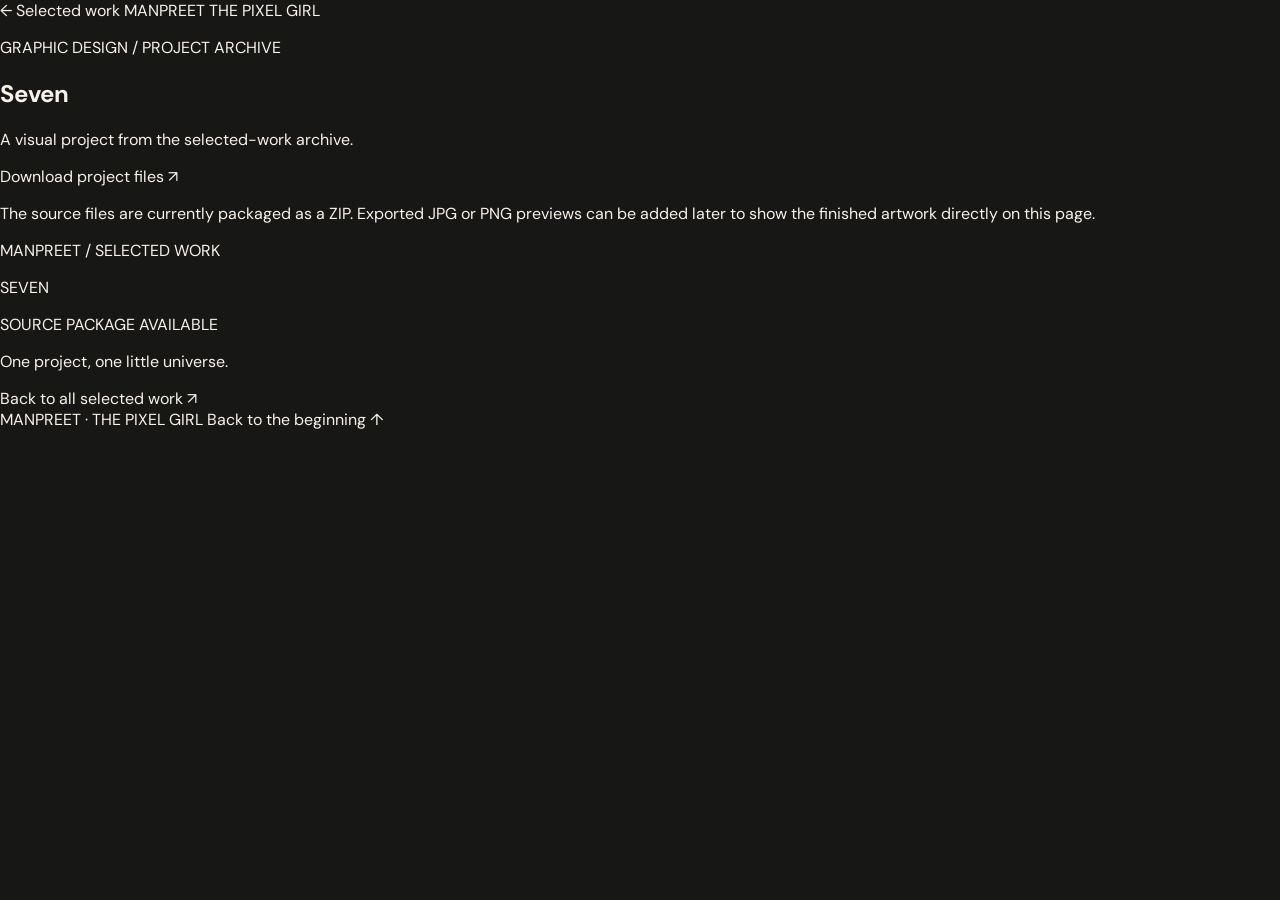
==== project.html @ 9e087bcd "Add reusable graphic project detail page" ====
<!DOCTYPE html>
<html lang="en">
<head>
  <meta charset="UTF-8">
  <meta name="viewport" content="width=device-width, initial-scale=1.0">
  <meta name="theme-color" content="#f0ece4">
  <meta name="description" content="A selected graphic-design project from Manpreet's portfolio.">
  <title>Project | Manpreet</title>
  <link rel="preconnect" href="https://fonts.googleapis.com">
  <link rel="preconnect" href="https://fonts.gstatic.com" crossorigin>
  <link href="https://fonts.googleapis.com/css2?family=DM+Sans:wght@400;500;600;700&family=Playfair+Display:wght@500;600;700&display=swap" rel="stylesheet">
  <link rel="stylesheet" href="style.css">
  <script src="project.js" defer></script>
</head>
<body class="project-page-body">
  <header class="project-page-header">
    <a class="project-back-link" href="index.html#work"><span aria-hidden="true">←</span> Selected work</a>
    <a class="project-page-brand" href="index.html#home">MANPREET <span>THE PIXEL GIRL</span></a>
  </header>

  <main class="project-detail-main">
    <section class="project-detail-intro" aria-labelledby="project-title">
      <div class="project-detail-copy">
        <p class="project-detail-eyebrow" id="project-category">GRAPHIC DESIGN / PROJECT ARCHIVE</p>
        <h1 id="project-title">Seven</h1>
        <p class="project-detail-description" id="project-description">A visual project from the selected-work archive.</p>
        <a class="project-download-link" id="project-download" href="assets/Seven%20(1).zip" download>
          Download project files <span aria-hidden="true">↗</span>
        </a>
        <p class="project-archive-note">The source files are currently packaged as a ZIP. Exported JPG or PNG previews can be added later to show the finished artwork directly on this page.</p>
      </div>

      <div class="project-preview" id="project-preview" role="img" aria-label="Graphic project title panel">
        <p class="project-preview-label">MANPREET / SELECTED WORK</p>
        <p class="project-preview-title" id="project-preview-title">SEVEN</p>
        <div class="project-preview-orbit" aria-hidden="true"></div>
        <span class="project-preview-caption">SOURCE PACKAGE AVAILABLE</span>
      </div>
    </section>

    <section class="project-detail-bottom" aria-label="More portfolio projects">
      <p>One project, one little universe.</p>
      <a href="index.html#work">Back to all selected work <span aria-hidden="true">↗</span></a>
    </section>
  </main>

  <footer class="project-page-footer">
    <span>MANPREET · THE PIXEL GIRL</span>
    <a href="index.html#home">Back to the beginning ↑</a>
  </footer>
</body>
</html>
---- style.css ----
/* ==========================================================
   MANPREET: THE PIXEL GIRL
   This stylesheet is intentionally organised by page section.
   Change the colour variables below to restyle the whole site.
   ========================================================== */

:root {
  --ink: #171716;
  --ink-soft: #232321;
  --paper: #f0ece4;
  --paper-deep: #dfd5c7;
  --cream: #f8f2e9;
  --muted: #b8b0a5;
  --orange: #d99a69;
  --blue: #a9dce0;
  --serif: "Playfair Display", Georgia, serif;
  --sans: "DM Sans", Arial, sans-serif;
  --page-pad: clamp(22px, 5vw, 76px);
  --header-height: 82px;
}

* { box-sizing: border-box; }
html { scroll-behavior: smooth; scroll-padding-top: 86px; }
body { margin: 0; background: var(--ink); color: var(--cream); font-family: var(--sans); }
body.menu-open { overflow: hidden; }
a { color: inherit; text-decoration: none; }
button { font: inherit; }
img { display: block; max-width: 100%; }
::selection { background: var(--orange); color: var(--ink); }

/* Navigation stays readable over the hero. */
.site-header {
  position: absolute; z-index: 20; top: 0; left: 0; width: 100%;
  min-height: var(--header-height); padding: 20px var(--page-pad);
  display: flex; align-items: flex-start; justify-content: space-between; gap: 30px;
}
.brand { display: inline-flex; flex-direction: column; gap: 3px; }
.brand-name { font-size: 17px; letter-spacing: .045em; font-weight: 600; }
.brand-subtitle { font-size: 11px; letter-spacing: .12em; color: #e1d7ca; }
.star { color: #e7cf79; font-family: var(--sans); }
.main-nav { display: flex; align-items: center; gap: clamp(18px, 3vw, 42px); }
.nav-link { position: relative; padding: 6px 0 10px; font-size: 12px; color: #f4eee7; opacity: .82; transition: opacity .2s; }
.nav-link::after { position: absolute; content: ""; height: 1px; background: currentColor; bottom: 3px; left: 0; width: 0; transition: width .25s; }
.nav-link:hover, .nav-link.is-active { opacity: 1; }
.nav-link:hover::after, .nav-link.is-active::after { width: 100%; }
.menu-toggle { display: none; }

/* HERO: layered gradients remain as a graceful fallback until photos are added. */
.hero {
  position: relative; min-height: min(850px, 100svh); min-height: max(650px, 100svh);
  overflow: hidden; isolation: isolate; background: #554d49;
  display: grid; place-items: center;
}
.hero-sky, .hero-glow, .hero-city, .hero-vignette, .hero-leaves,
.about-photo, .about-shade, .skills-background, .skills-overlay, .contact-scenery {
  position: absolute; inset: 0; pointer-events: none;
}
.hero-sky {
  z-index: -5; background:
    linear-gradient(180deg, rgba(20,20,20,.08), transparent 48%, rgba(20,18,17,.12)),
    url("assets/hero-bg.png") center center / cover no-repeat,
    linear-gradient(135deg, #59616a 0%, #b18a78 46%, #e9ae7e 72%, #383c40 100%);
  transform: scale(1.04);
}
.hero-glow {
  z-index: -4; background: radial-gradient(ellipse at 78% 55%, rgba(255,193,124,.48), transparent 32%),
    linear-gradient(180deg, transparent 55%, rgba(18,18,17,.24));
  mix-blend-mode: screen;
}
.hero-city { display: none; }
.hero-vignette { z-index: -1; background: linear-gradient(90deg, rgba(17,18,17,.35), transparent 22%, transparent 76%, rgba(17,18,17,.22)), linear-gradient(0deg, rgba(17,17,16,.4), transparent 25%); }
/* Main hero PNG: notebook + character stay together as the visual centerpiece. */
.hero-main-art {
  position: absolute; z-index: 2; pointer-events: none;
  width: min(92vw, 1240px); max-height: 92%; height: auto;
  object-fit: contain; object-position: center bottom;
  left: 50%; bottom: 0; transform: translateX(-50%) scale(.88); transform-origin: center bottom;
  filter: drop-shadow(0 22px 26px rgba(20,16,12,.2));
  animation: artwork-rise 1.5s cubic-bezier(.16,1,.3,1) .12s both;
}
.hero-camera {
  position: absolute; z-index: 3; pointer-events: none;
  width: clamp(95px, 13vw, 175px); height: auto; object-fit: contain;
  left: 68%; top: 12%;
  filter: drop-shadow(0 14px 18px rgba(20,16,12,.24));
  animation: camera-rise 1.35s cubic-bezier(.16,1,.3,1) .32s both;
}

/* Hero entrance: name descends from above while the artwork rises from below. */
@keyframes name-drop {
  from { opacity: 0; transform: translate(-50%, -115vh); }
  to { opacity: 1; transform: translate(-50%, -2%); }
}
@keyframes artwork-rise {
  from { opacity: .35; transform: translate(-50%, 115%) scale(1.08); }
  to { opacity: 1; transform: translate(-50%, 0) scale(.88); }
}
@keyframes camera-rise {
  from { opacity: .35; transform: translateY(115%); }
  to { opacity: 1; transform: translateY(0); }
}
@media (prefers-reduced-motion: reduce) {
  .hero-title, .hero-main-art, .hero-camera { animation: none !important; }
}

/* The main PNG already contains the character and typography. */
.hero .character-wrap, .hero .note-left, .hero .note-right,
.hero .hero-leaves, .hero .floating-frame { display: none; }

.hero-title {
  z-index: 1; position: absolute; top: 27%; left: 50%; width: max-content; max-width: none;
  margin: 0; transform: translate(-50%, -2%); color: #fff2dc;
  font: 700 clamp(100px, 19vw, 290px)/.82 var(--serif); letter-spacing: -.075em;
  white-space: nowrap; -webkit-text-stroke: 1px rgba(55,35,27,.22);
  text-shadow: 0 5px 18px rgba(28,20,17,.32), 0 1px 2px rgba(28,20,17,.35);
  pointer-events: none; animation: name-drop 1.25s cubic-bezier(.16,1,.3,1) both;
}
.character-wrap {
  position: absolute; z-index: 3; width: clamp(250px, 35vw, 510px); height: 75%;
  bottom: 0; left: 50%; transform: translateX(-50%); display: flex; justify-content: center; align-items: flex-end;
  pointer-events: none;
}
.hero-character { width: 100%; height: 100%; object-fit: contain; object-position: center bottom; filter: drop-shadow(0 22px 18px rgba(14,13,12,.34)); }
.character-placeholder {
  width: 235px; height: 360px; margin-bottom: 14px; border: 1px dashed rgba(255,255,255,.6);
  border-radius: 48% 48% 24px 24px; background: linear-gradient(145deg, rgba(20,20,20,.3), rgba(238,213,187,.18));
  display: flex; flex-direction: column; justify-content: center; align-items: center; gap: 8px; text-align: center;
  color: white; font-size: 12px; letter-spacing: .08em; backdrop-filter: blur(3px);
}
.character-placeholder[hidden] { display: none; }
.character-placeholder small { opacity: .7; font-size: 10px; letter-spacing: 0; }
.hand-note { font-family: var(--serif); font-style: italic; line-height: 1.4; letter-spacing: .025em; }
.note-left, .note-right { position: absolute; z-index: 4; top: 24%; margin: 0; font: italic 15px/1.35 var(--serif); text-align: center; color: #f5e6d8; transform: rotate(-8deg); text-shadow: 0 2px 8px #312b28; }
.note-left { left: 8%; } .note-right { right: 6%; top: 32%; transform: rotate(7deg); }
.note-left span, .note-right span { display: block; font-size: 22px; }
.hero-caption { position: absolute; z-index: 5; bottom: 12%; left: 50%; transform: translateX(-50%); width: max-content; max-width: 90%; font-size: 11px; letter-spacing: .04em; text-align: center; text-shadow: 0 2px 8px #161616; }
.hero-caption i { color: #edc78c; font-style: normal; padding: 0 8px; }
.scroll-cue { position: absolute; z-index: 5; bottom: 3%; left: 50%; transform: translateX(-50%); display: grid; justify-items: center; gap: 5px; font-size: 9px; opacity: .85; }
.scroll-cue b { display: grid; place-items: center; width: 23px; height: 23px; border: 1px solid rgba(255,255,255,.75); border-radius: 50%; font-size: 14px; font-weight: 400; animation: bob 1.7s ease-in-out infinite; }
.hero-leaves { z-index: -2; color: rgba(22,26,20,.65); font-size: 150px; filter: blur(2px); }
.hero-leaves-left { inset: -30px auto auto -35px; transform: rotate(24deg); }
.hero-leaves-right { inset: auto -20px 20px auto; font-size: 90px; }
.floating-frame { position: absolute; z-index: 2; width: 55px; height: 78px; border: 5px solid rgba(26,25,24,.8); background: linear-gradient(145deg, #b4a18c, #343638); box-shadow: 0 12px 25px #29232155; transform: rotate(7deg); }
.floating-frame span { display: grid; place-items: center; width: 100%; height: 100%; font-size: 25px; color: #f5d99b; }
.frame-one { top: 12%; left: 33%; } .frame-two { top: 22%; right: 15%; width: 36px; height: 50px; transform: rotate(14deg); }

/* Shared section styles. */
section:not(.hero) { position: relative; overflow: hidden; }
.section-dark { background: var(--ink); color: var(--cream); }
.section-paper { background: var(--paper); color: var(--ink); }
.eyebrow { display: flex; align-items: center; gap: 10px; margin: 0 0 24px; font-size: 10px; font-weight: 700; letter-spacing: .18em; }
.eyebrow span { display: inline-block; width: 18px; height: 1px; background: currentColor; }
h2 { margin: 0; font: 500 clamp(42px, 5vw, 76px)/.98 var(--serif); letter-spacing: -.045em; }
h2 em { font-weight: 500; }
.reveal { opacity: 0; transform: translateY(28px); transition: opacity .8s ease, transform .8s cubic-bezier(.2,.65,.25,1); }
.reveal.is-visible { opacity: 1; transform: translateY(0); }

/* ABOUT */
.about { min-height: 570px; display: flex; align-items: center; padding: 90px var(--page-pad); isolation: isolate; }
.about-photo {
  z-index: -2; left: 28%; background: url("assets/about-studio.jpg") center 44% / cover no-repeat,
  radial-gradient(ellipse at 60% 40%, #675448, #1b1b19 70%);
}
.about-shade { z-index: -1; background: linear-gradient(90deg, #171716 0%, rgba(23,23,22,.98) 22%, rgba(23,23,22,.7) 43%, rgba(23,23,22,.06) 75%), linear-gradient(0deg, rgba(12,12,12,.3), transparent); }
.about-copy { width: min(370px, 42%); position: relative; z-index: 2; }
.about-copy h2 { margin-bottom: 24px; }
.about-copy > p:not(.eyebrow) { color: #c8c0b6; font-size: 13px; line-height: 1.9; max-width: 330px; }
.pill-link { display: inline-flex; align-items: center; gap: 24px; margin-top: 18px; padding: 13px 20px; border: 1px solid rgba(255,255,255,.7); border-radius: 50px; font-size: 11px; font-weight: 700; transition: background .2s, color .2s, transform .2s; }
.pill-link:hover { background: var(--cream); color: var(--ink); transform: translateY(-2px); }
.pill-link span { font-size: 17px; }
.about-note { position: absolute; right: 9%; top: 16%; margin: 0; transform: rotate(-8deg); color: #e4d4c4; font-size: 16px; text-shadow: 0 2px 6px #111; }

/* WORK: project cards have layered art placeholders until real screenshots are supplied. */
.work { padding: clamp(75px, 9vw, 130px) var(--page-pad); display: grid; grid-template-columns: minmax(210px, .72fr) 1.55fr; gap: clamp(36px, 7vw, 100px); }
.work-intro { align-self: start; position: sticky; top: 110px; }
.work-intro h2 { font-size: clamp(44px, 5.3vw, 78px); margin-bottom: 24px; }
.work-intro > p:not(.eyebrow):not(.drag-hint) { max-width: 290px; font-size: 13px; line-height: 1.85; color: #5f5a53; }
.work-controls { display: flex; flex-wrap: wrap; gap: 8px; margin-top: 26px; }
.filter-button { padding: 9px 13px; border: 1px solid #b7aea2; border-radius: 30px; background: transparent; color: #37342f; font-size: 10px; cursor: pointer; transition: background .2s, color .2s; }
.filter-button:hover, .filter-button.is-selected { background: var(--ink); border-color: var(--ink); color: var(--cream); }
.filter-button span { padding-left: 8px; opacity: .65; }
.drag-hint { margin-top: 48px; font-size: 11px; color: #6d665e; }
.drag-hint span { font-size: 20px; padding-left: 6px; }
.project-grid { display: grid; grid-template-columns: repeat(2, minmax(0, 1fr)); gap: 28px 18px; align-content: start; }
.project-card { display: block; min-width: 0; transition: transform .35s cubic-bezier(.2,.7,.2,1); }
.project-card:hover { transform: translateY(-7px); }
.project-card[hidden] { display: none; }
.project-art { position: relative; height: clamp(180px, 23vw, 300px); overflow: hidden; border-radius: 5px; isolation: isolate; box-shadow: 0 10px 25px #33291b12; transition: box-shadow .3s; }
.project-card:hover .project-art { box-shadow: 0 18px 35px #33291b28; }
.project-art::after { content: ""; position: absolute; inset: 0; border: 1px solid #fff4; border-radius: inherit; pointer-events: none; }
.art-phone { background: url("assets/project-website-01.jpg") center / cover, linear-gradient(135deg, #263c32, #111d18); }
.mock-browser { position: absolute; inset: 12% 12% -5%; border: 1px solid #eee7d344; border-radius: 12px 12px 0 0; background: linear-gradient(145deg, #20342b, #111d18); box-shadow: 0 15px 30px #0a120d80; color: #f5e7d3; padding: 14px; overflow: hidden; transform: rotate(-3deg); }
.mock-browser > span { display: inline-block; width: 5px; height: 5px; border-radius: 50%; background: #d4c5a8; margin-right: 3px; opacity: .6; }
.mock-copy { position: relative; z-index: 1; margin-top: 22%; font: 600 clamp(20px, 2.4vw, 32px)/.96 var(--serif); }
.mock-orb { position: absolute; width: 145px; height: 145px; right: -25px; bottom: 4px; border-radius: 50%; background: radial-gradient(circle at 35% 30%, #a7ad6a, #4d6a3f 60%, #192b1e); }
.art-brand { background: url("assets/project-website-02.jpg") center / cover, linear-gradient(135deg, #d7b88d, #886342); }
.paper-stack { position: absolute; left: 13%; top: 12%; width: 48%; height: 76%; padding: 20px 14px; background: #e8d8bc; color: #57412c; box-shadow: 9px 12px 22px #4e352844; transform: rotate(-7deg); font: 600 18px/1.05 var(--serif); }
.paper-stack i { display: block; margin-top: 22px; font-size: 28px; font-style: normal; }
.cup-shape { position: absolute; right: 11%; bottom: -4%; width: 32%; height: 65%; border-radius: 8px 8px 35px 35px; background: linear-gradient(90deg, #1b1917, #4c4033 45%, #181715); box-shadow: -10px 12px 18px #3a261e60; color: #e9ddc8; padding: 30px 8px; font: 10px var(--serif); text-align: center; transform: rotate(4deg); }
.art-illustration { background: url("assets/project-graphic-01.jpg") center / cover, linear-gradient(135deg, #b7a1a1, #d9b38e 50%, #6d7972); }
.big-sun { position: absolute; width: 58%; aspect-ratio: 1; border-radius: 50%; background: #e8b56f; top: 13%; right: 7%; box-shadow: 0 0 55px #e8b56f66; }
.illustration-word { position: absolute; z-index: 1; left: 9%; bottom: 12%; color: #f8eee0; font: 600 clamp(25px, 3vw, 45px)/.95 var(--serif); text-shadow: 0 3px 15px #3e3532; }
.tiny-star { position: absolute; top: 20%; left: 14%; font-size: 35px; color: #f9e6bd; }
.art-poster { background: url("assets/project-graphic-02.jpg") center / cover, linear-gradient(135deg, #181b1a, #343832); color: #f2eee3; padding: 10%; }
.poster-kicker { font-size: 8px; letter-spacing: .15em; }
.poster-title { display: block; margin-top: 13%; font: 700 clamp(30px, 4.2vw, 60px)/.78 var(--sans); letter-spacing: -.08em; }
.poster-stamp { position: absolute; right: 9%; bottom: 10%; border: 1px solid #d9c9a4; border-radius: 50%; padding: 14px 10px; font-size: 10px; transform: rotate(12deg); }
.art-ui { background: url("assets/project-graphic-03.jpg") center / cover, linear-gradient(135deg, #3d5149, #18211d); }
.ui-window { position: absolute; inset: 12% 8% 0; background: #eee8dc; border-radius: 8px 8px 0 0; padding: 13% 9%; color: #252b25; box-shadow: 0 10px 20px #10151066; }
.ui-window span { display: block; font: 600 clamp(18px, 2vw, 28px)/1 var(--serif); max-width: 150px; }
.ui-window i { display: block; height: 5px; width: 75%; margin-top: 13px; background: #c4c9b9; border-radius: 4px; }
.ui-window i:nth-of-type(2) { width: 56%; } .ui-window i:nth-of-type(3) { width: 66%; }
.art-packaging { background: url("assets/project-graphic-04.jpg") center / cover, linear-gradient(135deg, #d5c2a1, #8d7658); }
.pack-box { position: absolute; z-index: 1; left: 22%; top: 10%; width: 54%; height: 75%; display: grid; place-content: center; padding: 10px; background: linear-gradient(110deg, #d4c3a6, #f0e5d0 45%, #b4a184); box-shadow: 12px 15px 20px #49372655; color: #443d32; font: 600 clamp(16px, 2.2vw, 27px)/1.05 var(--serif); transform: rotate(4deg); }
.pack-box span { font-size: 22px; margin-top: 15px; }
.pack-shadow { position: absolute; width: 70%; height: 18%; bottom: 6%; left: 16%; border-radius: 50%; background: #4b3a2b55; filter: blur(12px); }
.project-meta { display: flex; align-items: center; justify-content: space-between; gap: 12px; padding: 13px 2px 0; }
.project-number { display: block; color: #82786b; font-size: 8px; letter-spacing: .12em; margin-bottom: 6px; }
.project-meta h3 { margin: 0; font: 500 clamp(16px, 1.5vw, 21px)/1.15 var(--serif); }
.project-arrow { flex: 0 0 auto; display: grid; place-items: center; width: 31px; height: 31px; border: 1px solid #c7bfb2; border-radius: 50%; font-size: 17px; transition: background .2s, transform .2s; }
.project-card:hover .project-arrow { background: var(--ink); color: var(--cream); transform: rotate(45deg); }
.work-footnote { grid-column: 2; margin: 0; font-size: 10px; color: #7c7469; }

/* SKILLS */
.skills { min-height: 620px; padding: 100px var(--page-pad); display: grid; grid-template-columns: .9fr 1.2fr .9fr; align-items: center; gap: 25px; isolation: isolate; }
.skills-background { z-index: -2; background: url("assets/skills-studio.jpg") center / cover no-repeat, linear-gradient(120deg, #222523, #4d443b 55%, #171817); }
.skills-overlay { z-index: -1; background: linear-gradient(90deg, rgba(17,18,17,.94), rgba(17,18,17,.45) 47%, rgba(17,18,17,.82)), linear-gradient(0deg, #17171655, transparent); }
.skills-copy { position: relative; z-index: 2; }
.skills-copy h2 { font-size: clamp(39px, 4.2vw, 61px); margin-bottom: 35px; }
.skill-list { list-style: none; padding: 0; margin: 0; display: grid; gap: 15px; color: #d8d1c7; font-size: 12px; }
.skill-list li { display: flex; align-items: center; gap: 12px; }
.skill-icon { display: grid; place-items: center; width: 23px; height: 23px; border: 1px solid #c4b9a7; border-radius: 50%; color: #e5d2b5; font-size: 17px; }
.skills-character { height: 440px; display: flex; align-items: end; justify-content: center; }
.skills-character img { max-height: 100%; object-fit: contain; filter: drop-shadow(0 20px 22px #08080880); }
.software-panel { position: relative; z-index: 2; align-self: center; }
.software-panel .hand-note { font-size: 17px; margin: 0 0 35px 5%; color: #e0d2c1; transform: rotate(-5deg); }
.software-row { display: grid; grid-template-columns: 80px minmax(50px, 1fr) 35px; gap: 10px; align-items: center; margin: 17px 0; font-size: 10px; color: #eee6dc; }
.software-row b { font-weight: 400; color: #c9c0b4; text-align: right; font-size: 9px; }
.skill-track { height: 5px; border-radius: 5px; background: #f2eee42c; overflow: hidden; }
.skill-track i { display: block; height: 100%; width: var(--level); border-radius: inherit; background: var(--blue); transform: scaleX(0); transform-origin: left; transition: transform 1s cubic-bezier(.2,.7,.2,1); }
.skills.is-visible .skill-track i { transform: scaleX(1); }

/* CONTACT */
.contact { min-height: 430px; display: grid; grid-template-columns: 1fr .7fr; align-items: center; gap: 30px; padding: 80px var(--page-pad); isolation: isolate; }
.contact-scenery { z-index: -1; left: 25%; background: url("assets/contact-window.jpg") center / cover no-repeat, linear-gradient(110deg, #dfb994, #c2a18b 52%, #514139); }
.contact::after { content: ""; position: absolute; z-index: -1; inset: 0; background: linear-gradient(90deg, var(--paper) 0%, rgba(240,236,228,.94) 27%, rgba(240,236,228,.22) 57%, rgba(30,25,22,.65) 100%); }
.contact-copy { max-width: 430px; position: relative; z-index: 1; }
.contact-copy h2 { font-size: clamp(38px, 4.8vw, 66px); }
.contact-copy > p:not(.eyebrow) { max-width: 320px; color: #655e55; font-size: 12px; line-height: 1.8; }
.pill-dark { background: var(--ink); color: var(--cream); border-color: var(--ink); }
.pill-dark:hover { background: transparent; color: var(--ink); }
.contact-details { justify-self: end; position: relative; z-index: 1; color: #f7eee4; font-size: 12px; min-width: 190px; }
.contact-details > a, .contact-details > p { display: flex; align-items: center; gap: 13px; margin: 18px 0; }
.contact-details > a span, .contact-details > p span { font-size: 19px; }
.social-links { display: flex; gap: 10px; margin-top: 25px; }
.social-links a { display: grid; place-items: center; width: 35px; height: 35px; border: 1px solid #f7eee488; border-radius: 50%; font-weight: 700; transition: background .2s, color .2s; }
.social-links a:hover { background: #f7eee4; color: var(--ink); }
.thanks-note { margin-top: 30px; color: #f7eee4; transform: rotate(-7deg); }

/* Footer */
.site-footer { display: flex; align-items: center; justify-content: space-between; gap: 25px; padding: 25px var(--page-pad); background: #121312; color: #d8d1c7; font-size: 10px; }
.footer-brand { font-size: 12px; font-weight: 700; letter-spacing: .04em; }
.footer-brand span { margin-left: 6px; font-size: 10px; font-weight: 400; opacity: .7; }
.site-footer p { opacity: .6; }
.back-top { border-bottom: 1px solid #8d867d; padding-bottom: 4px; }

/* Motion that doesn't get in the user's way. */
@keyframes bob { 0%, 100% { transform: translateY(0); } 50% { transform: translateY(4px); } }
@media (prefers-reduced-motion: reduce) {
  *, *::before, *::after { scroll-behavior: auto !important; animation-duration: .01ms !important; animation-iteration-count: 1 !important; transition-duration: .01ms !important; }
  .reveal { opacity: 1; transform: none; }
}

/* Tablet */
@media (max-width: 900px) {
  :root { --page-pad: 30px; }
  .hero { min-height: 760px; }
  .hero-title { top: 31%; font-size: clamp(92px, 17vw, 190px); }
  .character-wrap { width: 52vw; height: 67%; }
  .hero-main-art { width: min(105vw, 1000px); max-height: 90%; bottom: 0; }
  .hero-camera { width: clamp(100px, 16vw, 150px); left: 70%; top: 13%; }
  .note-left { left: 4%; } .note-right { right: 3%; }
  .about { min-height: 520px; }
  .about-copy { width: 47%; }
  .work { grid-template-columns: 1fr; gap: 42px; }
  .work-intro { position: relative; top: auto; max-width: 600px; }
  .work-intro > p:not(.eyebrow):not(.drag-hint) { max-width: 440px; }
  .drag-hint { margin-top: 20px; }
  .project-art { height: clamp(220px, 32vw, 330px); }
  .work-footnote { grid-column: 1; }
  .skills { grid-template-columns: .9fr 1fr; }
  .skills-character { position: absolute; z-index: -1; left: 30%; bottom: 0; width: 38%; opacity: .42; }
  .software-panel { grid-column: 2; }
}

/* Phone */
@media (max-width: 600px) {
  :root { --page-pad: 22px; --header-height: 70px; }
  .site-header { padding-top: 17px; align-items: flex-start; }
  .brand-name { font-size: 15px; }
  .menu-toggle { display: flex; flex-direction: column; gap: 6px; position: relative; z-index: 22; border: 0; background: transparent; padding: 7px 0 7px 10px; cursor: pointer; }
  .menu-toggle span { display: block; width: 25px; height: 1px; background: white; }
  .main-nav { position: fixed; z-index: 21; inset: 0; display: flex; flex-direction: column; justify-content: center; gap: 23px; background: rgba(20,20,19,.97); opacity: 0; visibility: hidden; transform: translateY(-8px); transition: opacity .25s, visibility .25s, transform .25s; }
  .main-nav.is-open { opacity: 1; visibility: visible; transform: translateY(0); }
  .nav-link { font: 500 28px var(--serif); }
  .hero { min-height: 720px; min-height: 100svh; }
  .hero-title { top: 30%; font-size: clamp(58px, 18vw, 110px); letter-spacing: -.075em; }
  .character-wrap { width: 76vw; height: 61%; bottom: 5%; }
  .character-placeholder { height: 300px; width: 190px; }
  .hero-main-art { width: 125vw; max-height: 82%; bottom: 0; }
  .hero-camera { width: 25vw; left: 70%; top: 17%; }
  .note-left, .note-right { font-size: 11px; top: 22%; }
  .note-left { left: 5%; } .note-right { top: 29%; right: 4%; }
  .frame-one { top: 17%; left: 27%; width: 34px; height: 50px; border-width: 3px; }
  .frame-two { top: 24%; right: 12%; width: 26px; height: 37px; border-width: 3px; }
  .hero-caption { bottom: 11%; font-size: 9px; }
  .hero-caption i { padding: 0 3px; }
  .scroll-cue { bottom: 2%; }
  .hero-leaves { font-size: 95px; }
  .about { min-height: 660px; align-items: end; padding-top: 80px; padding-bottom: 65px; }
  .about-photo { left: 0; background-position: 58% center; }
  .about-shade { background: linear-gradient(0deg, #171716 0%, rgba(23,23,22,.88) 38%, rgba(23,23,22,.12) 100%); }
  .about-copy { width: 100%; max-width: 420px; }
  .about-copy h2 { font-size: 50px; }
  .about-note { top: 12%; right: 8%; font-size: 13px; }
  .work { padding-top: 75px; padding-bottom: 75px; gap: 35px; }
  .work-intro h2 { font-size: 53px; }
  .project-grid { gap: 25px 12px; }
  .project-art { height: clamp(155px, 47vw, 235px); }
  .project-meta { align-items: flex-start; gap: 5px; padding-top: 10px; }
  .project-meta h3 { font-size: 15px; }
  .project-number { font-size: 7px; }
  .project-arrow { width: 25px; height: 25px; font-size: 14px; }
  .mock-browser { padding: 8px; }
  .mock-copy { font-size: 20px; }
  .paper-stack { padding: 12px 8px; font-size: 14px; }
  .cup-shape { font-size: 8px; padding: 20px 4px; }
  .skills { padding-top: 75px; padding-bottom: 75px; grid-template-columns: 1fr; gap: 30px; }
  .skills-copy h2 { margin-bottom: 25px; }
  .skill-list { grid-template-columns: repeat(2, minmax(0, 1fr)); gap: 14px 10px; font-size: 10px; }
  .skill-list li { gap: 7px; }
  .skill-icon { width: 20px; height: 20px; flex-shrink: 0; }
  .skills-character { left: 38%; width: 62%; height: 58%; opacity: .23; }
  .software-panel { grid-column: 1; width: 100%; max-width: 440px; }
  .software-panel .hand-note { margin: 0 0 25px; font-size: 15px; }
  .software-row { grid-template-columns: 85px minmax(40px, 1fr) 32px; }
  .contact { min-height: 610px; grid-template-columns: 1fr; align-items: end; padding-top: 75px; padding-bottom: 55px; gap: 38px; }
  .contact-scenery { left: 0; background-position: 56% center; }
  .contact::after { background: linear-gradient(0deg, rgba(25,22,20,.95) 0%, rgba(25,22,20,.83) 35%, rgba(240,236,228,.92) 75%, var(--paper) 100%); }
  .contact-copy { max-width: 430px; }
  .contact-copy h2 { font-size: 45px; }
  .contact-details { justify-self: start; width: 100%; }
  .thanks-note { position: absolute; right: 0; bottom: 0; }
  .site-footer { flex-wrap: wrap; gap: 12px; }
  .site-footer p { order: 3; flex-basis: 100%; margin: 0; }
}


/* ABOUT: cloud transition and layered 3D profile cards */
.about {
  position: relative; min-height: 900px; padding: 135px var(--page-pad) 110px;
  display: grid; grid-template-columns: minmax(250px, .78fr) minmax(500px, 1.22fr);
  align-items: center; gap: clamp(35px, 6vw, 100px); overflow: hidden; isolation: isolate;
  background: #b8d8e1;
}
.about-photo {
  z-index: -3;
  background: linear-gradient(180deg, rgba(191,222,232,.14), rgba(36,54,68,.48)),
    url("assets/hero-bg.png") center / cover no-repeat,
    linear-gradient(145deg, #9fcbdc, #ead9c6 55%, #849fac);
  transform: scale(1.08);
}
.about-shade {
  z-index: -2;
  background: linear-gradient(90deg, rgba(24,39,49,.62), rgba(24,39,49,.12) 55%, rgba(24,39,49,.2)),
    linear-gradient(0deg, rgba(24,39,49,.35), transparent 45%);
}
.about-intro { position: relative; z-index: 2; max-width: 420px; }
.about-intro h2 { margin: 15px 0 22px; font: 500 clamp(48px, 5.8vw, 82px)/.95 var(--serif); letter-spacing: -.055em; }
.about-intro h2 em { color: #e6c99e; font-weight: 500; }
.about-intro > p:not(.eyebrow) { max-width: 340px; color: #f0e9df; font-size: 13px; line-height: 1.9; }
.about-scroll-hint { margin-top: 35px; font-size: 10px !important; letter-spacing: .08em; text-transform: uppercase; opacity: .8; }
.about-scroll-hint span { display: inline-block; margin-left: 9px; animation: bob 1.8s ease-in-out infinite; }
.cloud-transition {
  position: absolute; z-index: 1; inset: 0; overflow: hidden; pointer-events: none;
}
/* The clouds are drawn in CSS, so there is no hard-edged or mismatched PNG. */
.cloud-transition::before,
.cloud-transition::after {
  content: "";
  position: absolute;
  display: block;
  width: 78%;
  height: 48%;
  filter: blur(14px);
  opacity: 0;
  background:
    radial-gradient(ellipse at 13% 67%, rgba(246,251,253,.88) 0 12%, transparent 31%),
    radial-gradient(ellipse at 29% 40%, rgba(250,252,251,.94) 0 15%, transparent 34%),
    radial-gradient(ellipse at 46% 64%, rgba(240,248,251,.86) 0 18%, transparent 38%),
    radial-gradient(ellipse at 64% 43%, rgba(255,250,243,.78) 0 13%, transparent 32%),
    radial-gradient(ellipse at 82% 67%, rgba(232,244,249,.82) 0 17%, transparent 35%);
}
.cloud-transition::before {
  left: -10%; top: -12%;
}
.cloud-transition::after {
  right: -13%; top: -5%;
  transform: rotate(180deg);
  filter: blur(18px);
  background:
    radial-gradient(ellipse at 13% 67%, rgba(236,248,252,.8) 0 12%, transparent 31%),
    radial-gradient(ellipse at 29% 40%, rgba(252,253,250,.9) 0 15%, transparent 34%),
    radial-gradient(ellipse at 46% 64%, rgba(242,249,250,.84) 0 18%, transparent 38%),
    radial-gradient(ellipse at 64% 43%, rgba(255,247,237,.72) 0 13%, transparent 32%),
    radial-gradient(ellipse at 82% 67%, rgba(230,243,249,.78) 0 17%, transparent 35%);
}
.about.is-visible .cloud-transition::before {
  animation: cloud-drift-in 1.8s cubic-bezier(.2,.7,.2,1) both;
}
.about.is-visible .cloud-transition::after {
  animation: cloud-drift-in-right 2s cubic-bezier(.2,.7,.2,1) .12s both;
}
@keyframes cloud-drift-in {
  from { opacity: 0; transform: translate(-13%, -18%) scale(.94); }
  to { opacity: .9; transform: translate(0, 0) scale(1); }
}
@keyframes cloud-drift-in-right {
  from { opacity: 0; transform: translate(14%, -14%) rotate(180deg) scale(.94); }
  to { opacity: .78; transform: translate(0, 0) rotate(180deg) scale(1); }
}
.identity-deck { position: relative; z-index: 3; min-height: 510px; display: flex; align-items: center; justify-content: center; perspective: 1400px; isolation: isolate; }
.identity-card {
  position: absolute; width: min(330px, 75%); min-height: 390px; border: 1px solid rgba(255,255,255,.72);
  border-radius: 20px; padding: 25px; text-align: left; color: #352f2a; cursor: pointer;
  display: flex; flex-direction: column; align-items: flex-start;
  background: linear-gradient(145deg, rgba(255,250,240,.97), rgba(232,221,205,.97));
  box-shadow: 0 24px 55px rgba(25,39,48,.24), inset 0 1px rgba(255,255,255,.9);
  transform-style: preserve-3d;
  transition: transform .85s cubic-bezier(.2,.75,.2,1), box-shadow .5s, width .5s, min-height .5s;
}
.identity-card::before { content: ""; position: absolute; inset: 10px; border: 1px solid rgba(112,91,70,.14); border-radius: 13px; pointer-events: none; }
.card-about { z-index: 3; transform: translate3d(-24%, 0, 70px) rotateY(9deg) rotateZ(-7deg); }
.card-skills { z-index: 2; transform: translate3d(5%, -8px, 0) rotateY(-3deg) rotateZ(3deg); }
.card-education { z-index: 1; transform: translate3d(30%, 16px, -65px) rotateY(-12deg) rotateZ(9deg); }
.identity-deck.is-unfolded .card-about { transform: translate3d(-70%, -12px, 90px) rotateY(0) rotateZ(-4deg); }
.identity-deck.is-unfolded .card-skills { transform: translate3d(0, 18px, 110px) rotateY(0) rotateZ(1deg); }
.identity-deck.is-unfolded .card-education { transform: translate3d(70%, -8px, 80px) rotateY(0) rotateZ(4deg); }
.identity-card:hover,
.identity-card:focus-visible {
  z-index: 12;
  filter: brightness(1.025);
  box-shadow: 0 36px 70px rgba(25,39,48,.36), inset 0 1px rgba(255,255,255,.95);
}
.card-index { position: relative; z-index: 1; font-size: 9px; letter-spacing: .14em; color: #8d7965; }
.card-symbol { position: relative; z-index: 1; display: grid; place-items: center; width: 58px; height: 58px; margin: 44px 0 24px; border: 1px solid #c5b39d; border-radius: 50%; font-size: 28px; color: #99785b; }
.card-title { position: relative; z-index: 1; font: 500 clamp(30px, 3vw, 40px)/.98 var(--serif); letter-spacing: -.04em; }
.card-title em { color: #a77f5b; font-weight: 500; }
.card-teaser { position: relative; z-index: 1; display: flex; justify-content: space-between; align-items: center; gap: 10px; width: 100%; margin-top: auto; padding-top: 25px; font-size: 10px; color: #756657; }
.card-detail { position: relative; z-index: 2; display: flex; flex-direction: column; gap: 15px; margin-top: 22px; padding-top: 18px; border-top: 1px solid #cbbba7; font-size: 12px; line-height: 1.75; }
.card-detail[hidden] { display: none; }
.detail-label { font-size: 9px; letter-spacing: .12em; color: #9a7655; }
.detail-copy { color: #62574c; }
.detail-foot { color: #8e7965; font: italic 12px/1.5 var(--serif); }
.skill-chips { display: flex; flex-wrap: wrap; gap: 7px; }
.skill-chips span { border: 1px solid #c9b9a5; border-radius: 30px; padding: 5px 8px; color: #665748; font-size: 10px; }
.identity-card.is-open { z-index: 10; width: min(390px, 88%); min-height: 475px; transform: translate3d(0, -10px, 180px) rotateY(0) rotateZ(0); box-shadow: 0 40px 90px rgba(18,31,39,.38), inset 0 1px rgba(255,255,255,.9); }
.identity-card.is-open .card-symbol { margin-top: 25px; }
.identity-card.is-open .card-teaser { margin-top: 18px; }
.identity-card:focus-visible { outline: 3px solid #f6d7a7; outline-offset: 5px; }
.about-note { position: absolute; right: 6%; bottom: 8%; z-index: 2; color: #f5e8d7; transform: rotate(-7deg); }
@media (max-width: 1000px) {
  .about { grid-template-columns: 1fr; gap: 35px; padding-top: 125px; }
  .about-intro { max-width: 620px; }
  .about-intro h2 { font-size: clamp(52px, 9vw, 76px); }
  .identity-deck { width: 100%; max-width: 700px; min-height: 500px; margin: 0 auto; }
  .identity-card { width: min(300px, 55%); min-height: 370px; }
  .identity-deck.is-unfolded .card-about { transform: translate3d(-55%, -8px, 70px) rotateY(0) rotateZ(-3deg); }
  .identity-deck.is-unfolded .card-skills { transform: translate3d(0, 12px, 100px) rotateY(0) rotateZ(0); }
  .identity-deck.is-unfolded .card-education { transform: translate3d(55%, -4px, 60px) rotateY(0) rotateZ(3deg); }
  .identity-card.is-open { width: min(370px, 75%); }
}
@media (max-width: 600px) {
  .about { min-height: auto; padding: 110px 22px 100px; gap: 20px; }
  .about-intro h2 { font-size: 54px; }
  .about-intro > p:not(.eyebrow) { font-size: 12px; }
  .identity-deck { min-height: 430px; margin-top: 10px; perspective: 900px; }
  .identity-card { width: 76%; min-height: 330px; padding: 21px; border-radius: 17px; }
  .card-symbol { width: 45px; height: 45px; margin: 30px 0 20px; font-size: 23px; }
  .card-title { font-size: 31px; }
  .card-teaser { font-size: 9px; }
  .identity-deck.is-unfolded .card-about { transform: translate3d(-24%, -34px, 40px) rotateZ(-5deg); }
  .identity-deck.is-unfolded .card-skills { transform: translate3d(16%, 0, 80px) rotateZ(3deg); }
  .identity-deck.is-unfolded .card-education { transform: translate3d(-2%, 35px, -30px) rotateZ(7deg); }
  .identity-card.is-open { width: 92%; min-height: 390px; transform: translate3d(0, 0, 180px) rotateZ(0); }
  .identity-card.is-open .card-symbol { margin-top: 18px; }
  .about-note { right: 7%; bottom: 2%; font-size: 12px; }
}
@media (prefers-reduced-motion: reduce) {
  .cloud-transition::before, .cloud-transition::after, .about-scroll-hint span { animation: none !important; }
  .identity-card { transition: none !important; }
}


/* Hover/focus affordance: each profile card rises toward the viewer to signal it can be opened. */
.identity-deck:not(.is-unfolded) .card-about:hover:not(.is-open),
.identity-deck:not(.is-unfolded) .card-about:focus-visible:not(.is-open) {
  transform: translate3d(-24%, -18px, 125px) rotateY(5deg) rotateZ(-4deg) scale(1.025);
}
.identity-deck:not(.is-unfolded) .card-skills:hover:not(.is-open),
.identity-deck:not(.is-unfolded) .card-skills:focus-visible:not(.is-open) {
  transform: translate3d(5%, -27px, 65px) rotateY(-1deg) rotateZ(1deg) scale(1.025);
}
.identity-deck:not(.is-unfolded) .card-education:hover:not(.is-open),
.identity-deck:not(.is-unfolded) .card-education:focus-visible:not(.is-open) {
  transform: translate3d(30%, -12px, 0) rotateY(-7deg) rotateZ(6deg) scale(1.025);
}

.identity-deck.is-unfolded .card-about:hover:not(.is-open),
.identity-deck.is-unfolded .card-about:focus-visible:not(.is-open) {
  transform: translate3d(-70%, -32px, 145px) rotateY(0) rotateZ(-2deg) scale(1.025);
}
.identity-deck.is-unfolded .card-skills:hover:not(.is-open),
.identity-deck.is-unfolded .card-skills:focus-visible:not(.is-open) {
  transform: translate3d(0, -5px, 165px) rotateY(0) rotateZ(0) scale(1.025);
}
.identity-deck.is-unfolded .card-education:hover:not(.is-open),
.identity-deck.is-unfolded .card-education:focus-visible:not(.is-open) {
  transform: translate3d(70%, -28px, 130px) rotateY(0) rotateZ(2deg) scale(1.025);
}

@media (max-width: 1000px) {
  .identity-deck.is-unfolded .card-about:hover:not(.is-open),
  .identity-deck.is-unfolded .card-about:focus-visible:not(.is-open) {
    transform: translate3d(-55%, -28px, 115px) rotateY(0) rotateZ(-2deg) scale(1.025);
  }
  .identity-deck.is-unfolded .card-skills:hover:not(.is-open),
  .identity-deck.is-unfolded .card-skills:focus-visible:not(.is-open) {
    transform: translate3d(0, -6px, 145px) rotateY(0) rotateZ(0) scale(1.025);
  }
  .identity-deck.is-unfolded .card-education:hover:not(.is-open),
  .identity-deck.is-unfolded .card-education:focus-visible:not(.is-open) {
    transform: translate3d(55%, -25px, 105px) rotateY(0) rotateZ(2deg) scale(1.025);
  }
}

@media (max-width: 600px) {
  .identity-deck.is-unfolded .card-about:hover:not(.is-open),
  .identity-deck.is-unfolded .card-about:focus-visible:not(.is-open) {
    transform: translate3d(-24%, -52px, 85px) rotateZ(-4deg) scale(1.015);
  }
  .identity-deck.is-unfolded .card-skills:hover:not(.is-open),
  .identity-deck.is-unfolded .card-skills:focus-visible:not(.is-open) {
    transform: translate3d(16%, -20px, 120px) rotateZ(2deg) scale(1.015);
  }
  .identity-deck.is-unfolded .card-education:hover:not(.is-open),
  .identity-deck.is-unfolded .card-education:focus-visible:not(.is-open) {
    transform: translate3d(-2%, 12px, 10px) rotateZ(6deg) scale(1.015);
  }
}

@media (prefers-reduced-motion: reduce) {
  .identity-deck .identity-card:hover:not(.is-open),
  .identity-deck .identity-card:focus-visible:not(.is-open) { transform: none !important; }
}


/* ABOUT REFINEMENT: centered composition with a soft gradient sky. */
.about {
  grid-template-columns: minmax(0, 1fr);
  align-items: start;
  justify-items: center;
  gap: 22px;
  min-height: 900px;
  padding: 112px var(--page-pad) 90px;
}
.about-photo {
  background:
    radial-gradient(ellipse at 18% 12%, rgba(249, 248, 239, .42), transparent 38%),
    radial-gradient(ellipse at 83% 78%, rgba(235, 183, 170, .30), transparent 42%),
    radial-gradient(ellipse at 54% 42%, rgba(173, 199, 211, .25), transparent 52%),
    linear-gradient(135deg, #a9c8d0 0%, #829fab 35%, #707b91 66%, #b5949c 100%);
  transform: none;
}
.about-shade {
  background:
    linear-gradient(180deg, rgba(27, 39, 53, .08), rgba(27, 39, 53, .22)),
    radial-gradient(ellipse at center, transparent 28%, rgba(28, 42, 55, .12) 100%);
}
.about-intro {
  width: min(100%, 680px);
  max-width: 680px;
  margin: 0 auto;
  display: flex;
  flex-direction: column;
  align-items: center;
  text-align: center;
}
.about-intro .eyebrow {
  display: flex;
  align-items: center;
  justify-content: center;
  gap: 10px;
  text-align: center;
}
.about-intro h2 {
  width: 100%;
  margin: 14px 0 18px;
  text-align: center;
  font-size: clamp(48px, 5.2vw, 72px);
}
.about-intro > p:not(.eyebrow) {
  max-width: 520px;
  margin: 0 auto;
  text-align: center;
}
.about-scroll-hint {
  justify-content: center;
  text-align: center;
}
.identity-deck {
  width: min(100%, 1100px);
  max-width: 1100px;
  min-height: 510px;
  margin: 0 auto;
  justify-self: center;
}
.cloud-transition::before,
.cloud-transition::after {
  width: 64%;
  height: 34%;
  filter: blur(22px);
}
.about.is-visible .cloud-transition::before {
  animation-name: cloud-drift-soft;
}
.about.is-visible .cloud-transition::after {
  animation-name: cloud-drift-soft-right;
}
@keyframes cloud-drift-soft {
  from { opacity: 0; transform: translate(-10%, -12%) scale(.96); }
  to { opacity: .48; transform: translate(0, 0) scale(1); }
}
@keyframes cloud-drift-soft-right {
  from { opacity: 0; transform: translate(11%, -10%) rotate(180deg) scale(.96); }
  to { opacity: .35; transform: translate(0, 0) rotate(180deg) scale(1); }
}

@media (max-width: 1000px) {
  .about { padding-top: 105px; gap: 18px; }
  .about-intro { max-width: 680px; }
  .identity-deck { width: min(100%, 820px); max-width: 820px; }
}
@media (max-width: 600px) {
  .about { padding: 100px 22px 95px; gap: 14px; }
  .about-intro { max-width: 440px; }
  .about-intro h2 { font-size: 54px; }
  .about-intro > p:not(.eyebrow) { max-width: 360px; }
  .identity-deck { width: 100%; max-width: 430px; min-height: 430px; }
}

/* SELECTED WORKS: tactile cards with restrained hover motion. */
.project-grid { perspective: 1200px; gap: clamp(24px, 3vw, 42px) clamp(16px, 2vw, 28px); }
.project-card {
  --tilt-x: 0deg; --tilt-y: 0deg;
  position: relative;
  transform: perspective(1100px) translateY(0) rotateX(0) rotateY(0);
  transform-style: preserve-3d; will-change: transform;
  transition: transform 480ms cubic-bezier(.2,.75,.25,1), filter 480ms ease;
}
.project-card::after {
  content: ""; position: absolute; inset: 0; z-index: 2; border-radius: inherit;
  pointer-events: none; opacity: 0;
  background: linear-gradient(135deg, rgba(255,255,255,.28), transparent 38%, rgba(217,154,105,.12));
  transition: opacity 350ms ease;
}
.project-card:hover, .project-card:focus-visible {
  transform: perspective(1100px) translateY(-10px) rotateX(var(--tilt-y)) rotateY(var(--tilt-x));
  filter: drop-shadow(0 18px 18px rgba(39,31,22,.10));
}
.project-card:hover::after, .project-card:focus-visible::after { opacity: 1; }
.project-art {
  overflow: hidden; transform: translateZ(0);
  transition: transform 650ms cubic-bezier(.2,.75,.25,1), box-shadow 450ms ease;
}
.project-card:hover .project-art, .project-card:focus-visible .project-art { transform: scale(1.012) translateZ(12px); }
.project-meta { position: relative; z-index: 3; transition: transform 450ms cubic-bezier(.2,.75,.25,1); }
.project-card:hover .project-meta, .project-card:focus-visible .project-meta { transform: translateY(3px); }
.project-number { transition: letter-spacing 350ms ease, color 350ms ease; }
.project-card:hover .project-number, .project-card:focus-visible .project-number { letter-spacing: .12em; color: #a96f45; }
.project-arrow { transition: background 300ms ease, color 300ms ease, transform 450ms cubic-bezier(.2,.75,.25,1); }
.project-card:focus-visible { outline: 2px solid var(--orange); outline-offset: 6px; }
.project-grid .project-card:nth-child(2) { transition-delay: 60ms; }
.project-grid .project-card:nth-child(3) { transition-delay: 120ms; }
.project-grid .project-card:nth-child(4) { transition-delay: 180ms; }
.project-grid .project-card:nth-child(5) { transition-delay: 240ms; }
.project-grid .project-card:nth-child(6) { transition-delay: 300ms; }
@media (hover: none), (pointer: coarse) {
  .project-card:hover, .project-card:focus-visible { transform: translateY(-3px); filter: none; }
  .project-card:hover .project-art, .project-card:focus-visible .project-art { transform: none; }
  .project-card::after { display: none; }
}
@media (prefers-reduced-motion: reduce) {
  .project-card, .project-art, .project-meta, .project-number, .project-arrow, .project-card::after {
    transition: none !important; animation: none !important; transform: none !important;
  }
}
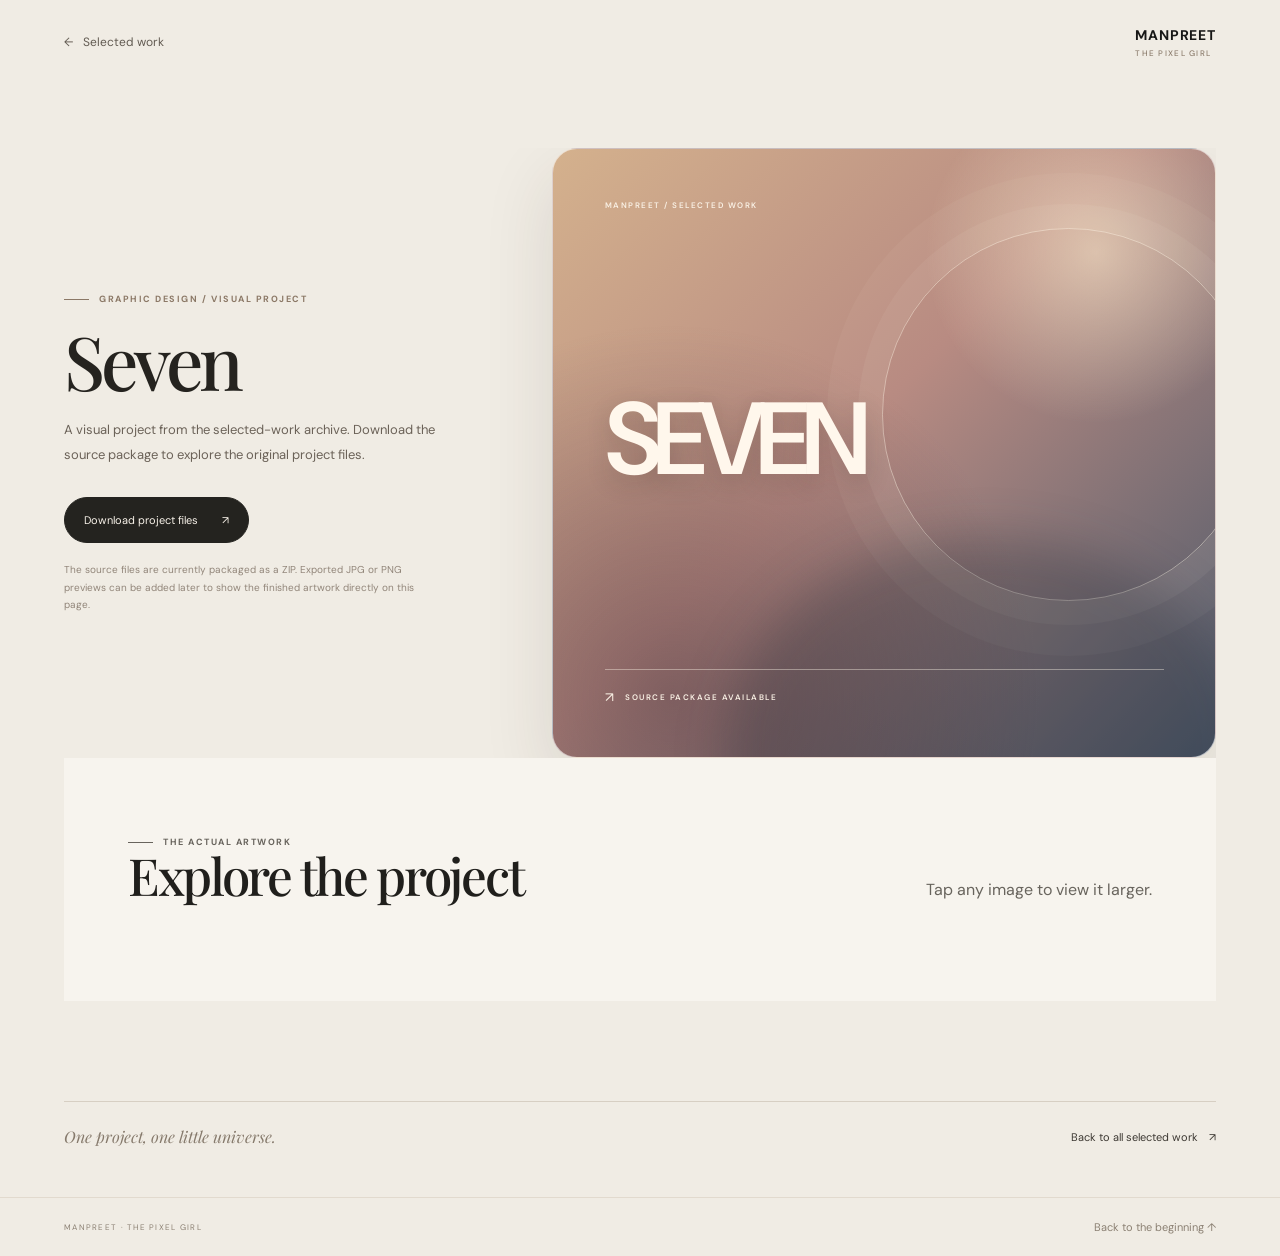
==== commit 854294e5: "Add artwork gallery to project detail pages" ====
--- a/project.html
+++ b/project.html
@@ -10,6 +10,19 @@
   <link rel="preconnect" href="https://fonts.gstatic.com" crossorigin>
   <link href="https://fonts.googleapis.com/css2?family=DM+Sans:wght@400;500;600;700&family=Playfair+Display:wght@500;600;700&display=swap" rel="stylesheet">
   <link rel="stylesheet" href="style.css">
+  <style>
+    .project-gallery { padding: clamp(2rem, 6vw, 5rem) clamp(1rem, 5vw, 5rem); background: #f7f4ee; }
+    .project-gallery-heading { max-width: 1200px; margin: 0 auto 1.5rem; display:flex; align-items:end; justify-content:space-between; gap:1rem; }
+    .project-gallery-heading h2 { margin:0; font-size:clamp(1.8rem,4vw,3.5rem); }
+    .project-gallery-heading p { margin:0; color:#68645d; }
+    .project-gallery-grid { max-width:1200px; margin:auto; display:grid; grid-template-columns:repeat(2,minmax(0,1fr)); gap:clamp(.7rem,2vw,1.4rem); }
+    .project-gallery-item { display:block; overflow:hidden; border-radius:12px; background:#e8e2d8; }
+    .project-gallery-item img { display:block; width:100%; height:auto; transition:transform .35s ease; }
+    .project-gallery-item:hover img { transform:scale(1.025); }
+    .project-gallery-item:focus-visible { outline:3px solid #8e5947; outline-offset:4px; }
+    @media(min-width:850px) { .project-gallery-grid { grid-template-columns:repeat(3,minmax(0,1fr)); } }
+    @media(max-width:520px) { .project-gallery-grid { grid-template-columns:1fr; } .project-gallery-heading { align-items:start; flex-direction:column; } }
+  </style>
   <script src="project.js" defer></script>
 </head>
 <body class="project-page-body">
@@ -38,6 +51,17 @@
       </div>
     </section>
 
+    <section class="project-gallery" aria-labelledby="project-gallery-title">
+      <div class="project-gallery-heading">
+        <div>
+          <p class="project-detail-eyebrow">THE ACTUAL ARTWORK</p>
+          <h2 id="project-gallery-title">Explore the project</h2>
+        </div>
+        <p>Tap any image to view it larger.</p>
+      </div>
+      <div class="project-gallery-grid" id="project-gallery-grid"></div>
+    </section>
+
     <section class="project-detail-bottom" aria-label="More portfolio projects">
       <p>One project, one little universe.</p>
       <a href="index.html#work">Back to all selected work <span aria-hidden="true">↗</span></a>
--- a/style.css
+++ b/style.css
@@ -705,3 +705,268 @@
     transition: none !important; animation: none !important; transform: none !important;
   }
 }
+
+
+/* ==========================================================
+   PROJECT DETAIL PAGE
+   Each graphic-work card links here with ?work=seven, tea, or sword.
+   ========================================================== */
+.project-page-body {
+  min-height: 100vh;
+  background: #f0ece4;
+  color: #201f1c;
+}
+.project-page-header {
+  width: 100%;
+  max-width: 1600px;
+  margin: 0 auto;
+  padding: 26px clamp(22px, 5vw, 76px);
+  display: flex;
+  align-items: center;
+  justify-content: space-between;
+  gap: 24px;
+}
+.project-back-link {
+  display: inline-flex;
+  align-items: center;
+  gap: 10px;
+  color: #625b52;
+  font-size: 12px;
+  transition: color .2s, gap .2s;
+}
+.project-back-link:hover { color: #171716; gap: 14px; }
+.project-page-brand {
+  display: inline-flex;
+  flex-direction: column;
+  gap: 4px;
+  color: #171716;
+  font-size: 14px;
+  font-weight: 700;
+  letter-spacing: .06em;
+}
+.project-page-brand span {
+  color: #8c7d6d;
+  font-size: 8px;
+  font-weight: 500;
+  letter-spacing: .16em;
+}
+.project-detail-main {
+  width: 100%;
+  max-width: 1600px;
+  margin: 0 auto;
+  padding: clamp(36px, 5vw, 76px) clamp(22px, 5vw, 76px) 50px;
+}
+.project-detail-intro {
+  display: grid;
+  grid-template-columns: minmax(250px, .78fr) minmax(0, 1.22fr);
+  align-items: center;
+  gap: clamp(30px, 5vw, 76px);
+}
+.project-detail-copy { max-width: 480px; }
+.project-detail-eyebrow {
+  display: flex;
+  align-items: center;
+  gap: 10px;
+  margin: 0 0 18px;
+  color: #8b7866;
+  font-size: 9px;
+  font-weight: 700;
+  letter-spacing: .17em;
+  line-height: 1.7;
+}
+.project-detail-eyebrow::before {
+  content: "";
+  width: 25px;
+  height: 1px;
+  background: currentColor;
+}
+.project-detail-copy h1 {
+  margin: 0 0 20px;
+  color: #25231f;
+  font: 500 clamp(48px, 5.8vw, 84px)/.98 var(--serif);
+  letter-spacing: -.055em;
+  overflow-wrap: anywhere;
+}
+.project-detail-description {
+  max-width: 400px;
+  margin: 0;
+  color: #6b6258;
+  font-size: 13px;
+  line-height: 1.9;
+}
+.project-download-link {
+  display: inline-flex;
+  align-items: center;
+  justify-content: center;
+  gap: 24px;
+  margin-top: 30px;
+  padding: 15px 19px;
+  border: 1px solid #24231f;
+  border-radius: 999px;
+  background: #24231f;
+  color: #f8f2e9;
+  font-size: 11px;
+  transition: transform .25s, background .25s, color .25s;
+}
+.project-download-link:hover {
+  transform: translateY(-3px);
+  background: transparent;
+  color: #24231f;
+}
+.project-archive-note {
+  max-width: 360px;
+  margin: 18px 0 0;
+  color: #918579;
+  font-size: 10px;
+  line-height: 1.75;
+}
+.project-preview {
+  position: relative;
+  min-height: clamp(350px, 48vw, 610px);
+  padding: clamp(24px, 4vw, 54px);
+  overflow: hidden;
+  isolation: isolate;
+  display: flex;
+  flex-direction: column;
+  align-items: flex-start;
+  justify-content: space-between;
+  border: 1px solid rgba(255,255,255,.58);
+  border-radius: 25px;
+  color: #f9f0e4;
+  background:
+    radial-gradient(circle at 82% 17%, rgba(255,240,209,.56), transparent 23%),
+    radial-gradient(ellipse at 18% 90%, rgba(74,49,59,.46), transparent 48%),
+    linear-gradient(135deg, #d4b18d, #b88b82 46%, #4d596a);
+  box-shadow: 0 28px 70px rgba(54,44,37,.12);
+}
+.project-preview::before {
+  position: absolute;
+  z-index: -1;
+  content: "";
+  width: 56%;
+  aspect-ratio: 1;
+  right: -6%;
+  top: 13%;
+  border: 1px solid rgba(255,248,232,.44);
+  border-radius: 50%;
+  box-shadow: 0 0 0 24px rgba(255,248,232,.05), 0 0 0 55px rgba(255,248,232,.04);
+}
+.project-preview::after {
+  position: absolute;
+  z-index: -1;
+  content: "";
+  inset: auto -5% -34% 26%;
+  height: 70%;
+  border-radius: 50%;
+  background: rgba(29,37,48,.26);
+  filter: blur(24px);
+}
+.project-preview-label,
+.project-preview-caption {
+  margin: 0;
+  font-size: 8px;
+  font-weight: 600;
+  letter-spacing: .19em;
+}
+.project-preview-title {
+  width: 100%;
+  margin: auto 0;
+  padding: 35px 0;
+  color: #fff7ec;
+  font: 600 clamp(48px, 8vw, 116px)/.9 var(--sans);
+  letter-spacing: -.085em;
+  white-space: pre-line;
+  overflow-wrap: anywhere;
+  text-shadow: 0 8px 25px rgba(41,31,29,.18);
+}
+.project-preview-caption {
+  display: inline-flex;
+  align-items: center;
+  gap: 10px;
+  padding-top: 18px;
+  border-top: 1px solid rgba(255,247,232,.4);
+  width: 100%;
+}
+.project-preview-caption::before {
+  content: "↗";
+  font-size: 14px;
+  font-weight: 400;
+}
+.project-theme-tea .project-preview {
+  background:
+    radial-gradient(circle at 82% 18%, rgba(246,239,206,.62), transparent 25%),
+    radial-gradient(ellipse at 14% 91%, rgba(34,59,48,.55), transparent 45%),
+    linear-gradient(135deg, #d8d1b7, #899981 45%, #344d43);
+}
+.project-theme-sword .project-preview {
+  background:
+    radial-gradient(circle at 78% 16%, rgba(229,235,240,.52), transparent 21%),
+    radial-gradient(ellipse at 20% 96%, rgba(20,28,41,.6), transparent 45%),
+    linear-gradient(135deg, #8f9aa3, #5a6574 46%, #29313d);
+}
+.project-detail-bottom {
+  display: flex;
+  align-items: center;
+  justify-content: space-between;
+  gap: 20px;
+  margin-top: clamp(54px, 8vw, 100px);
+  padding-top: 24px;
+  border-top: 1px solid #d7cfc3;
+}
+.project-detail-bottom p {
+  margin: 0;
+  color: #867a6c;
+  font: italic 16px var(--serif);
+}
+.project-detail-bottom a,
+.project-page-footer a {
+  color: #3d3933;
+  font-size: 11px;
+  transition: opacity .2s;
+}
+.project-detail-bottom a:hover,
+.project-page-footer a:hover { opacity: .62; }
+.project-detail-bottom a span { margin-left: 8px; }
+.project-page-footer {
+  display: flex;
+  align-items: center;
+  justify-content: space-between;
+  gap: 20px;
+  padding: 22px clamp(22px, 5vw, 76px);
+  border-top: 1px solid #e2dace;
+  color: #8b8073;
+}
+.project-page-footer span {
+  font-size: 8px;
+  letter-spacing: .16em;
+}
+.project-page-footer a { color: #8b8073; }
+
+@media (max-width: 850px) {
+  .project-detail-intro { grid-template-columns: 1fr; gap: 36px; }
+  .project-detail-copy { max-width: 660px; }
+  .project-detail-copy h1 { max-width: 700px; }
+  .project-preview { min-height: 420px; }
+}
+@media (max-width: 600px) {
+  .project-page-header { padding-top: 22px; padding-bottom: 22px; }
+  .project-page-brand { font-size: 12px; }
+  .project-detail-main { padding-top: 34px; }
+  .project-detail-eyebrow { font-size: 8px; }
+  .project-detail-copy h1 { font-size: clamp(44px, 13vw, 66px); }
+  .project-preview { min-height: 350px; border-radius: 18px; padding: 23px; }
+  .project-preview-title { font-size: clamp(44px, 13vw, 72px); }
+  .project-detail-bottom { align-items: flex-start; flex-direction: column; }
+  .project-page-footer { align-items: flex-start; flex-direction: column; }
+}
+
+
+/* The Tea vs Herbal Infusion title needs a slightly tighter fit in its poster tile. */
+.tea-card-title {
+  font-size: clamp(22px, 3.2vw, 43px) !important;
+  line-height: .9;
+  letter-spacing: -.075em;
+}
+@media (max-width: 600px) {
+  .tea-card-title { font-size: clamp(21px, 6vw, 31px) !important; }
+}
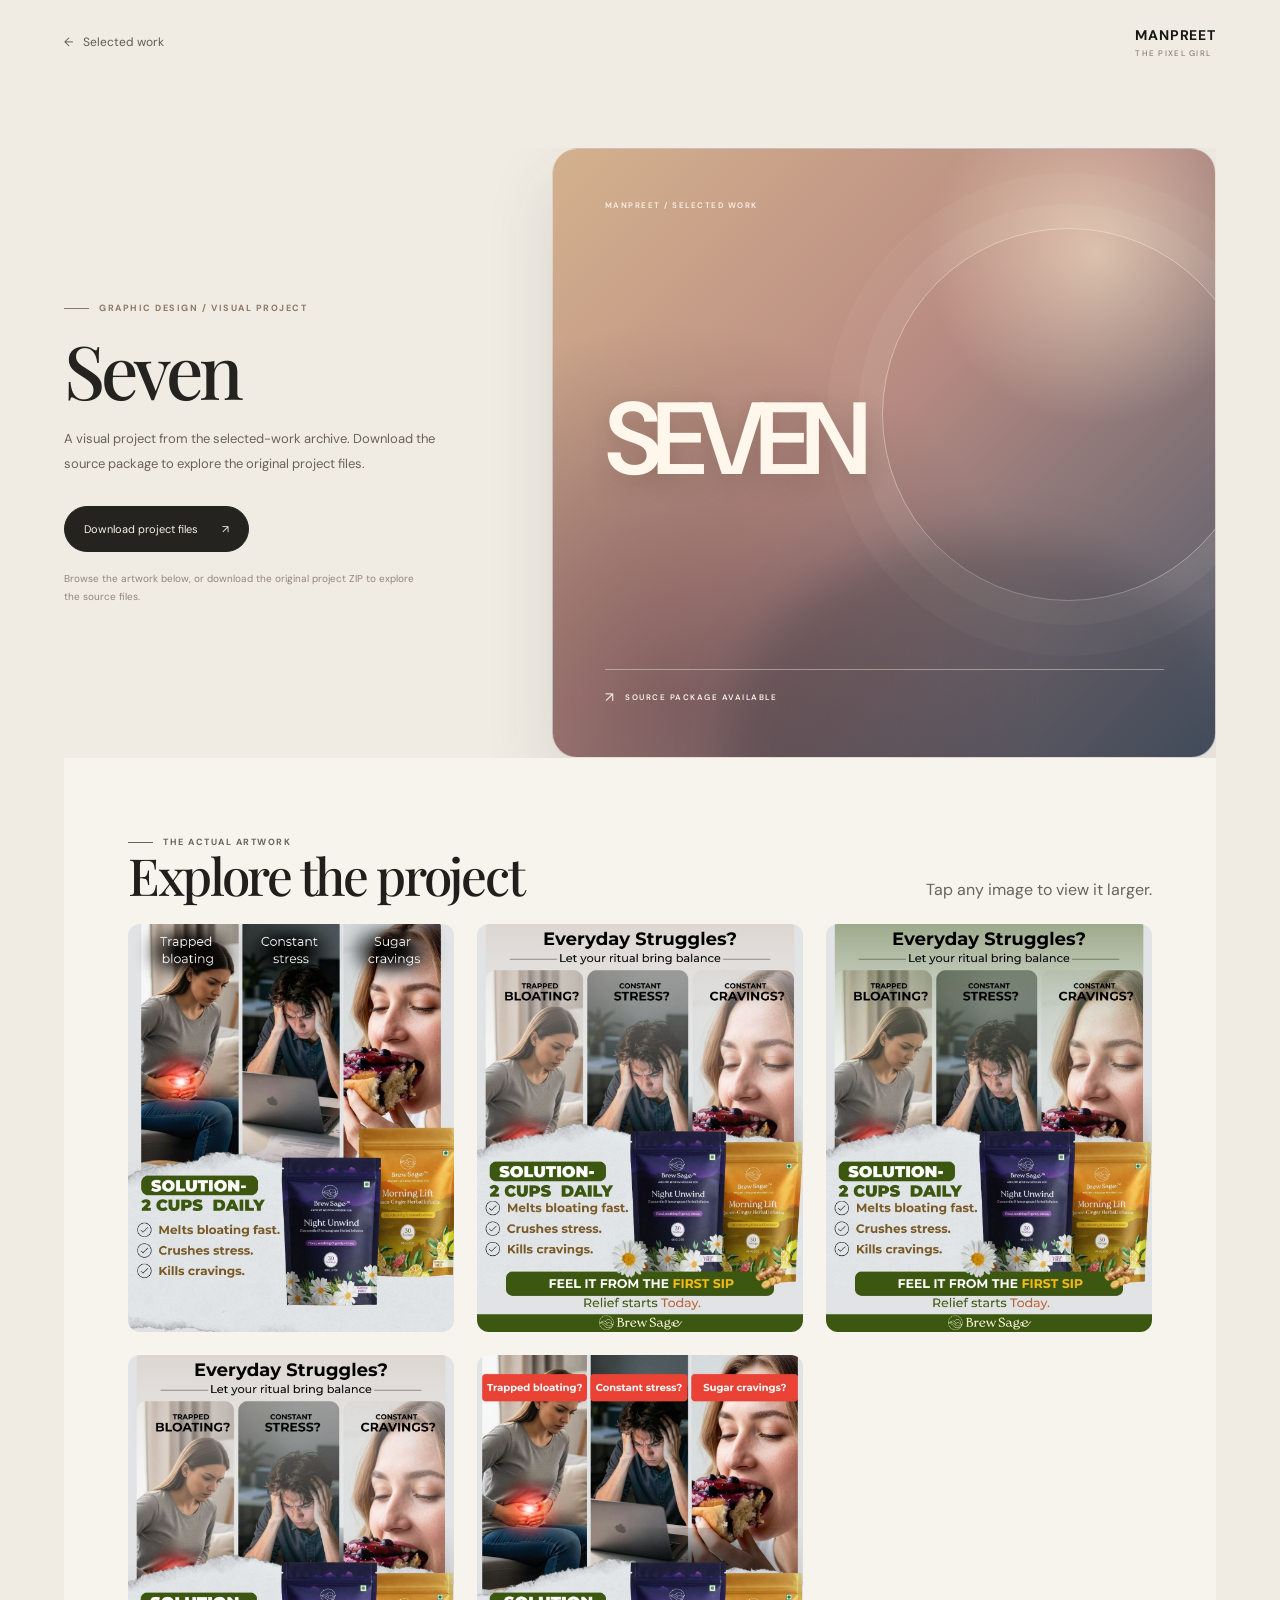
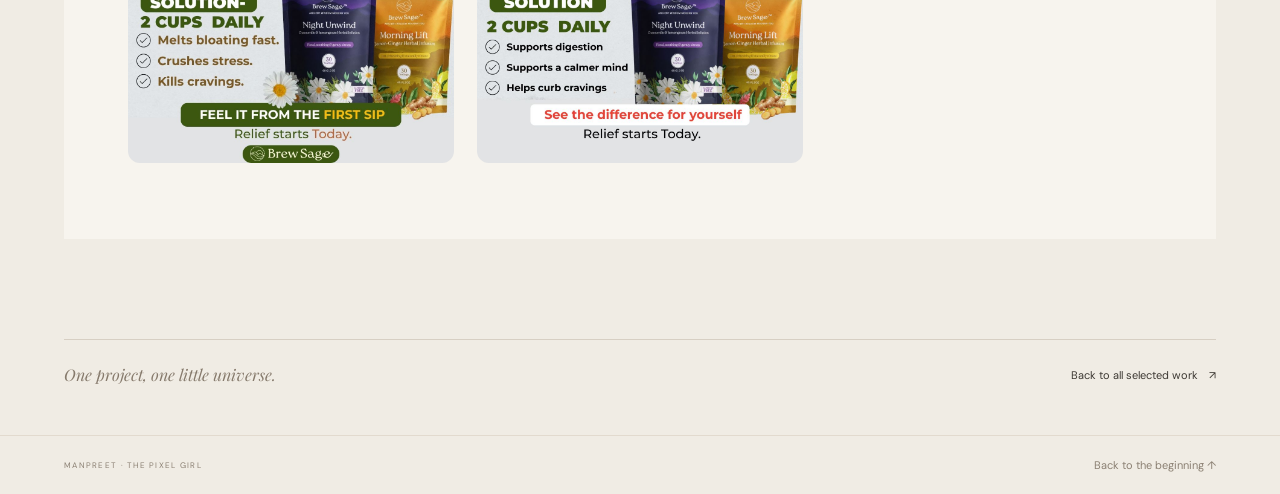
==== commit 05bed246: "Clarify project artwork gallery and archive download" ====
--- a/project.html
+++ b/project.html
@@ -40,7 +40,7 @@
         <a class="project-download-link" id="project-download" href="assets/Seven%20(1).zip" download>
           Download project files <span aria-hidden="true">↗</span>
         </a>
-        <p class="project-archive-note">The source files are currently packaged as a ZIP. Exported JPG or PNG previews can be added later to show the finished artwork directly on this page.</p>
+        <p class="project-archive-note">Browse the artwork below, or download the original project ZIP to explore the source files.</p>
       </div>
 
       <div class="project-preview" id="project-preview" role="img" aria-label="Graphic project title panel">
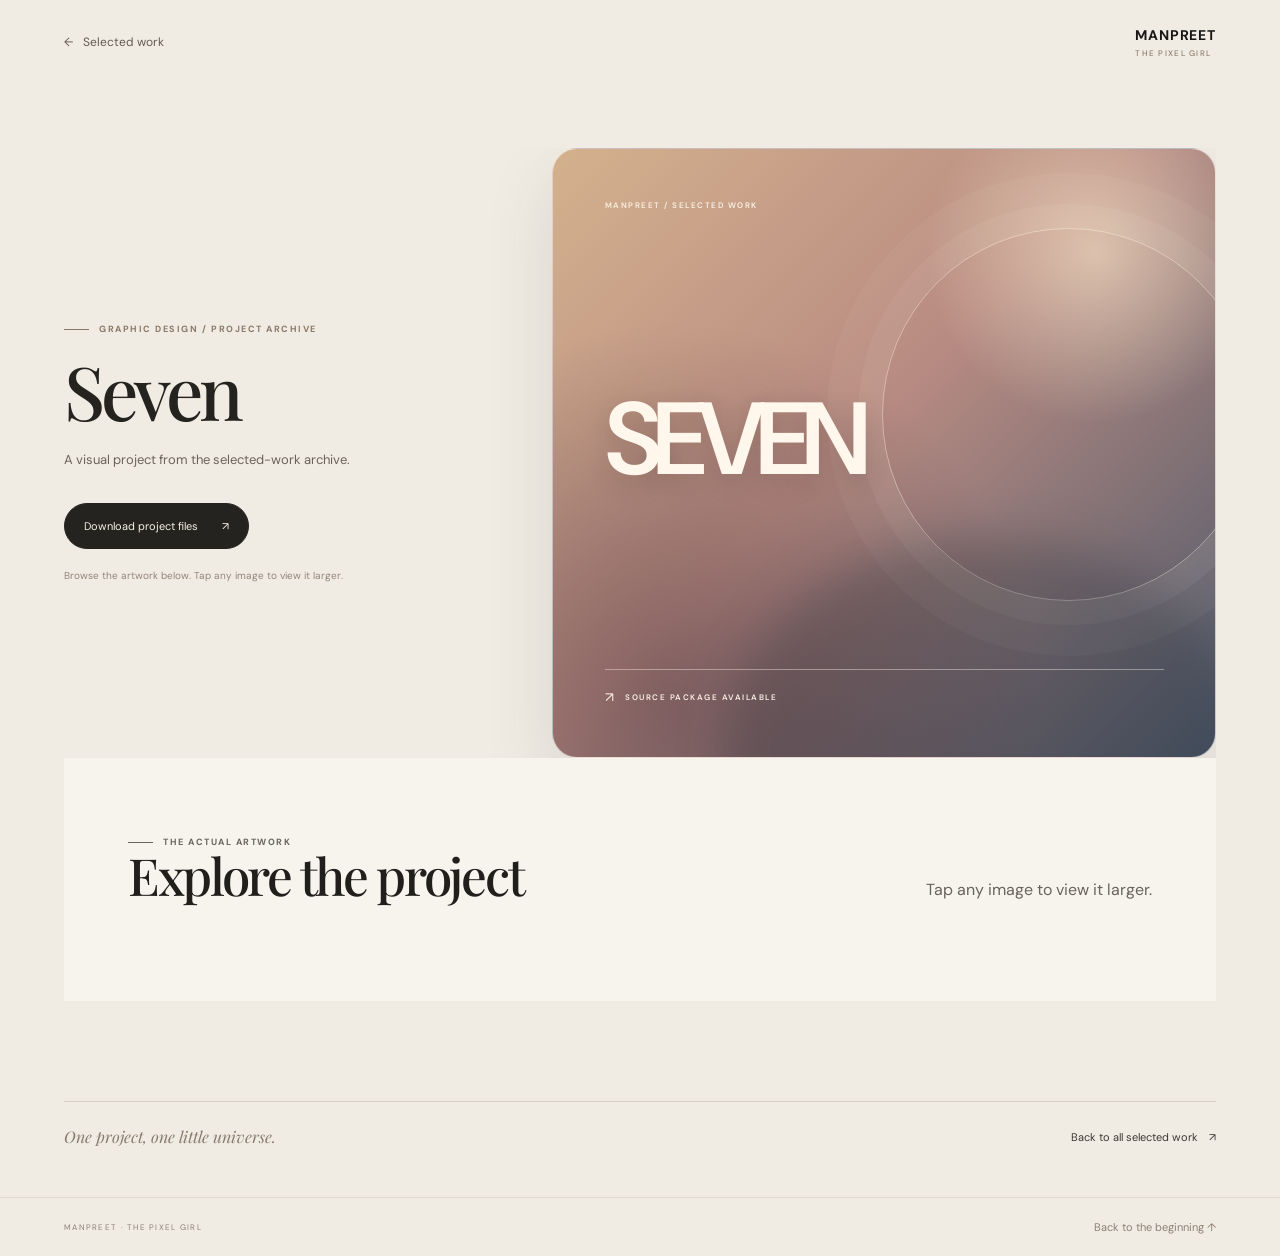
==== commit 3639443b: "Make project gallery instructions work across all projects" ====
--- a/project.html
+++ b/project.html
@@ -40,7 +40,7 @@
         <a class="project-download-link" id="project-download" href="assets/Seven%20(1).zip" download>
           Download project files <span aria-hidden="true">↗</span>
         </a>
-        <p class="project-archive-note">Browse the artwork below, or download the original project ZIP to explore the source files.</p>
+        <p class="project-archive-note">Browse the artwork below. Tap any image to view it larger.</p>
       </div>
 
       <div class="project-preview" id="project-preview" role="img" aria-label="Graphic project title panel">
--- a/style.css
+++ b/style.css
@@ -970,3 +970,9 @@
 @media (max-width: 600px) {
   .tea-card-title { font-size: clamp(21px, 6vw, 31px) !important; }
 }
+
+
+/* Real artwork thumbnails used by the selected-work cards. */
+.project-image-art { overflow: hidden; padding: 0 !important; background: #e9e4dc; }
+.project-image-art img { display: block; width: 100%; height: 100%; min-height: 240px; object-fit: cover; transition: transform .45s ease; }
+.project-card:hover .project-image-art img, .project-card:focus-visible .project-image-art img { transform: scale(1.035); }
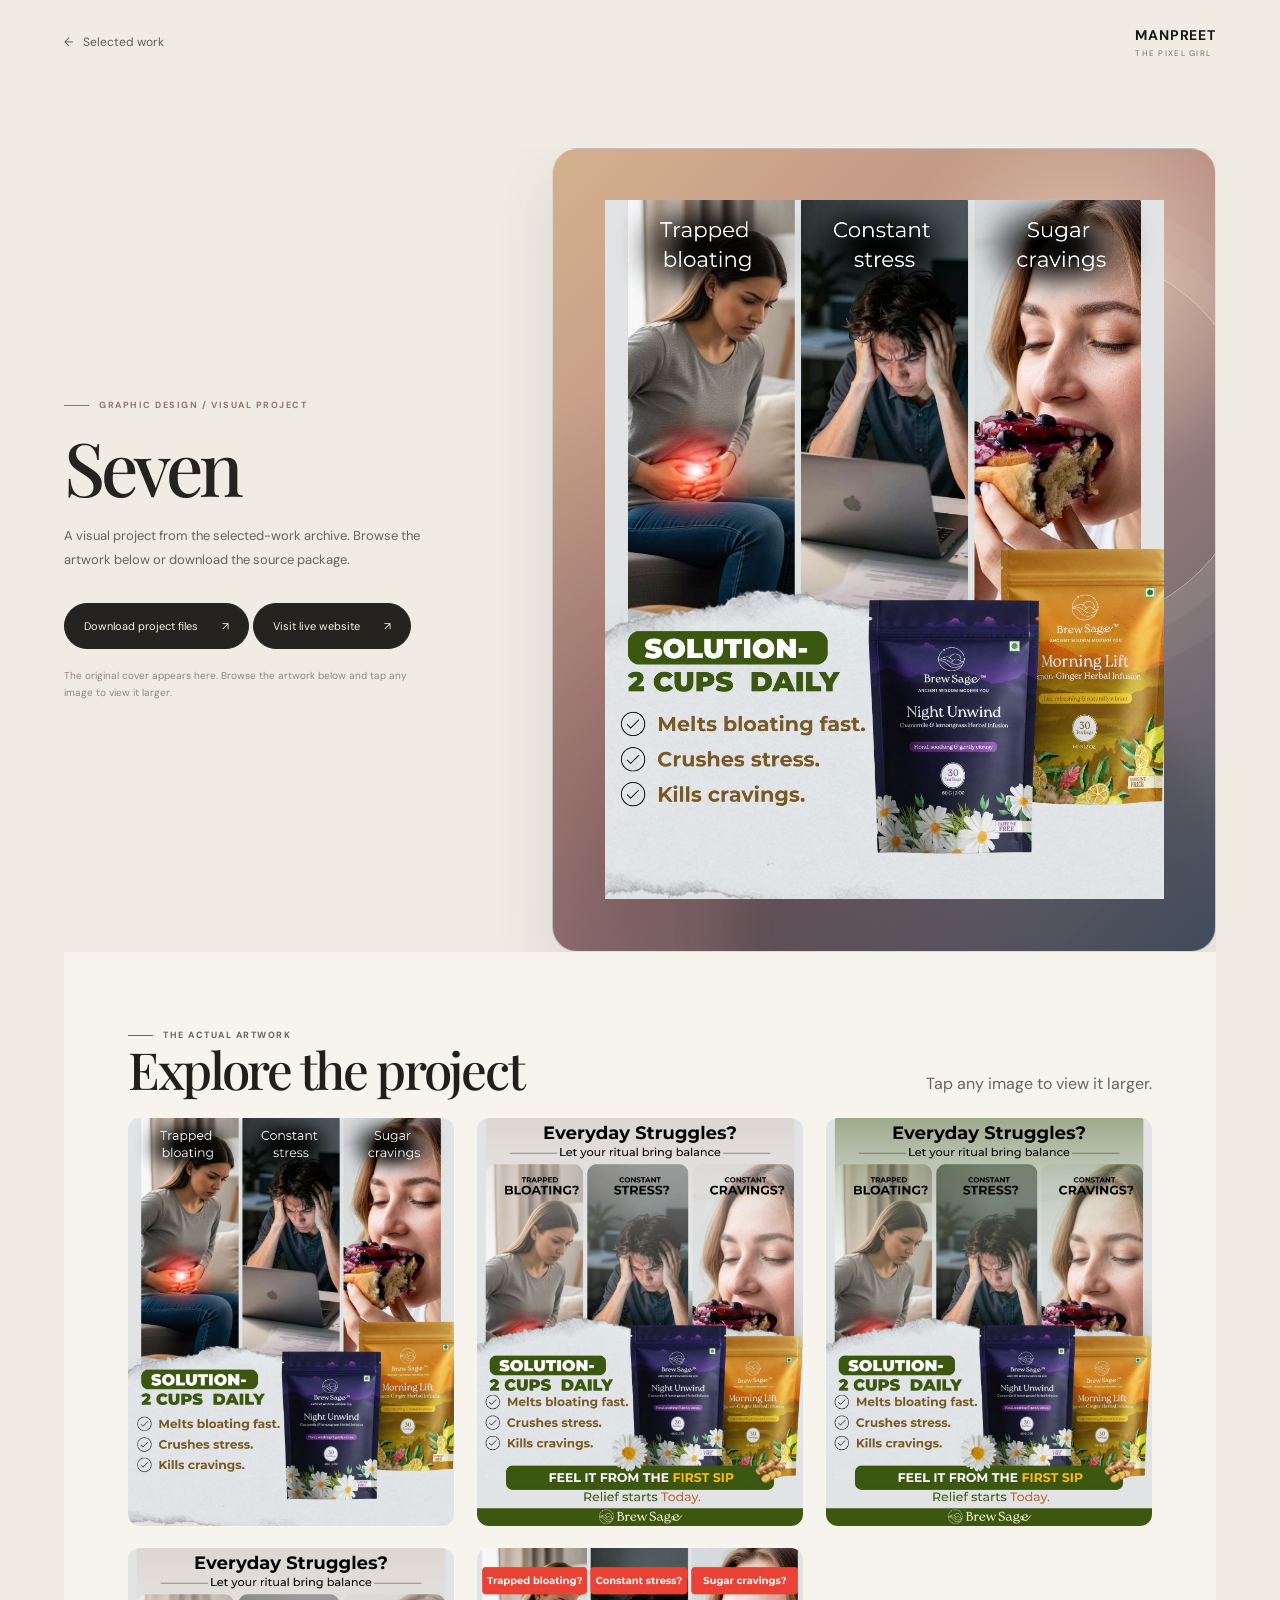
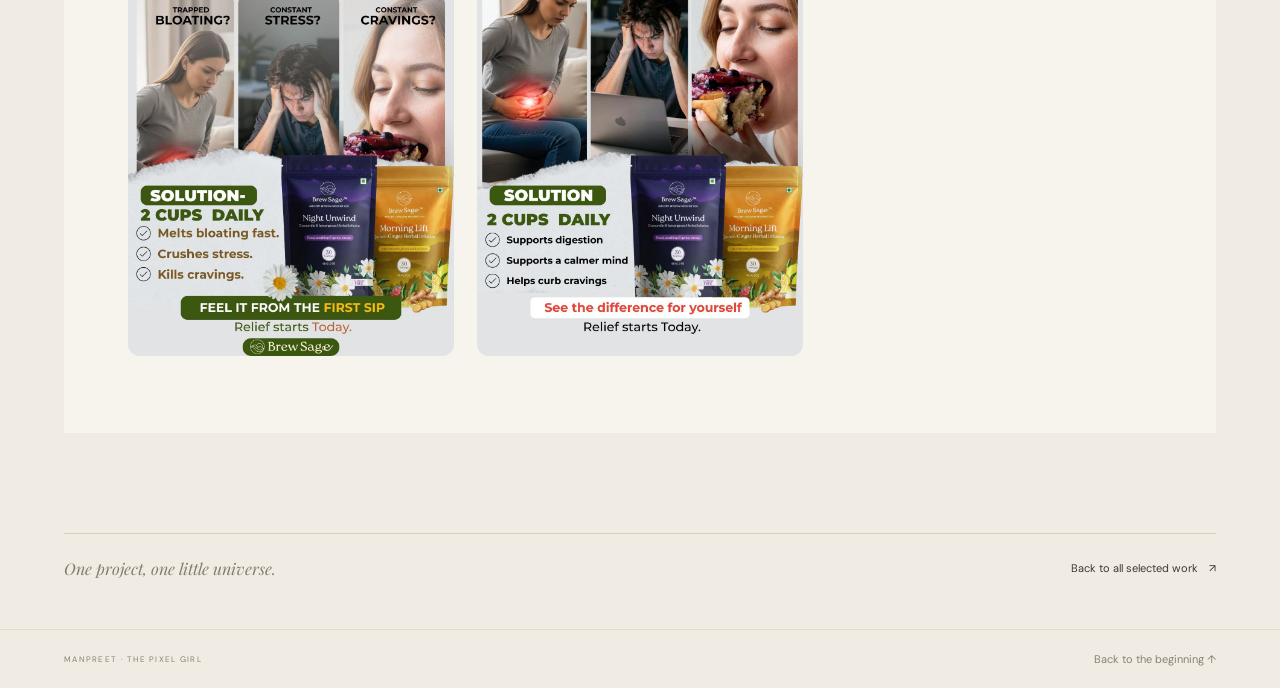
==== commit 74f9bba2: "Replace gradient project placeholder with real cover image" ====
--- a/project.html
+++ b/project.html
@@ -40,14 +40,12 @@
         <a class="project-download-link" id="project-download" href="assets/Seven%20(1).zip" download>
           Download project files <span aria-hidden="true">↗</span>
         </a>
-        <p class="project-archive-note">Browse the artwork below. Tap any image to view it larger.</p>
+        <a class="project-download-link" id="project-live-link" href="#" target="_blank" rel="noreferrer" hidden>Visit live website <span aria-hidden="true">↗</span></a>
+        <p class="project-archive-note">The original cover appears here. Browse the artwork below and tap any image to view it larger.</p>
       </div>
 
-      <div class="project-preview" id="project-preview" role="img" aria-label="Graphic project title panel">
-        <p class="project-preview-label">MANPREET / SELECTED WORK</p>
-        <p class="project-preview-title" id="project-preview-title">SEVEN</p>
-        <div class="project-preview-orbit" aria-hidden="true"></div>
-        <span class="project-preview-caption">SOURCE PACKAGE AVAILABLE</span>
+      <div class="project-preview" id="project-preview" aria-label="Project cover image">
+        <img class="project-cover-image" id="project-cover" src="assets/Seven%20(1)/6.jpg" alt="Seven project cover page">
       </div>
     </section>
 
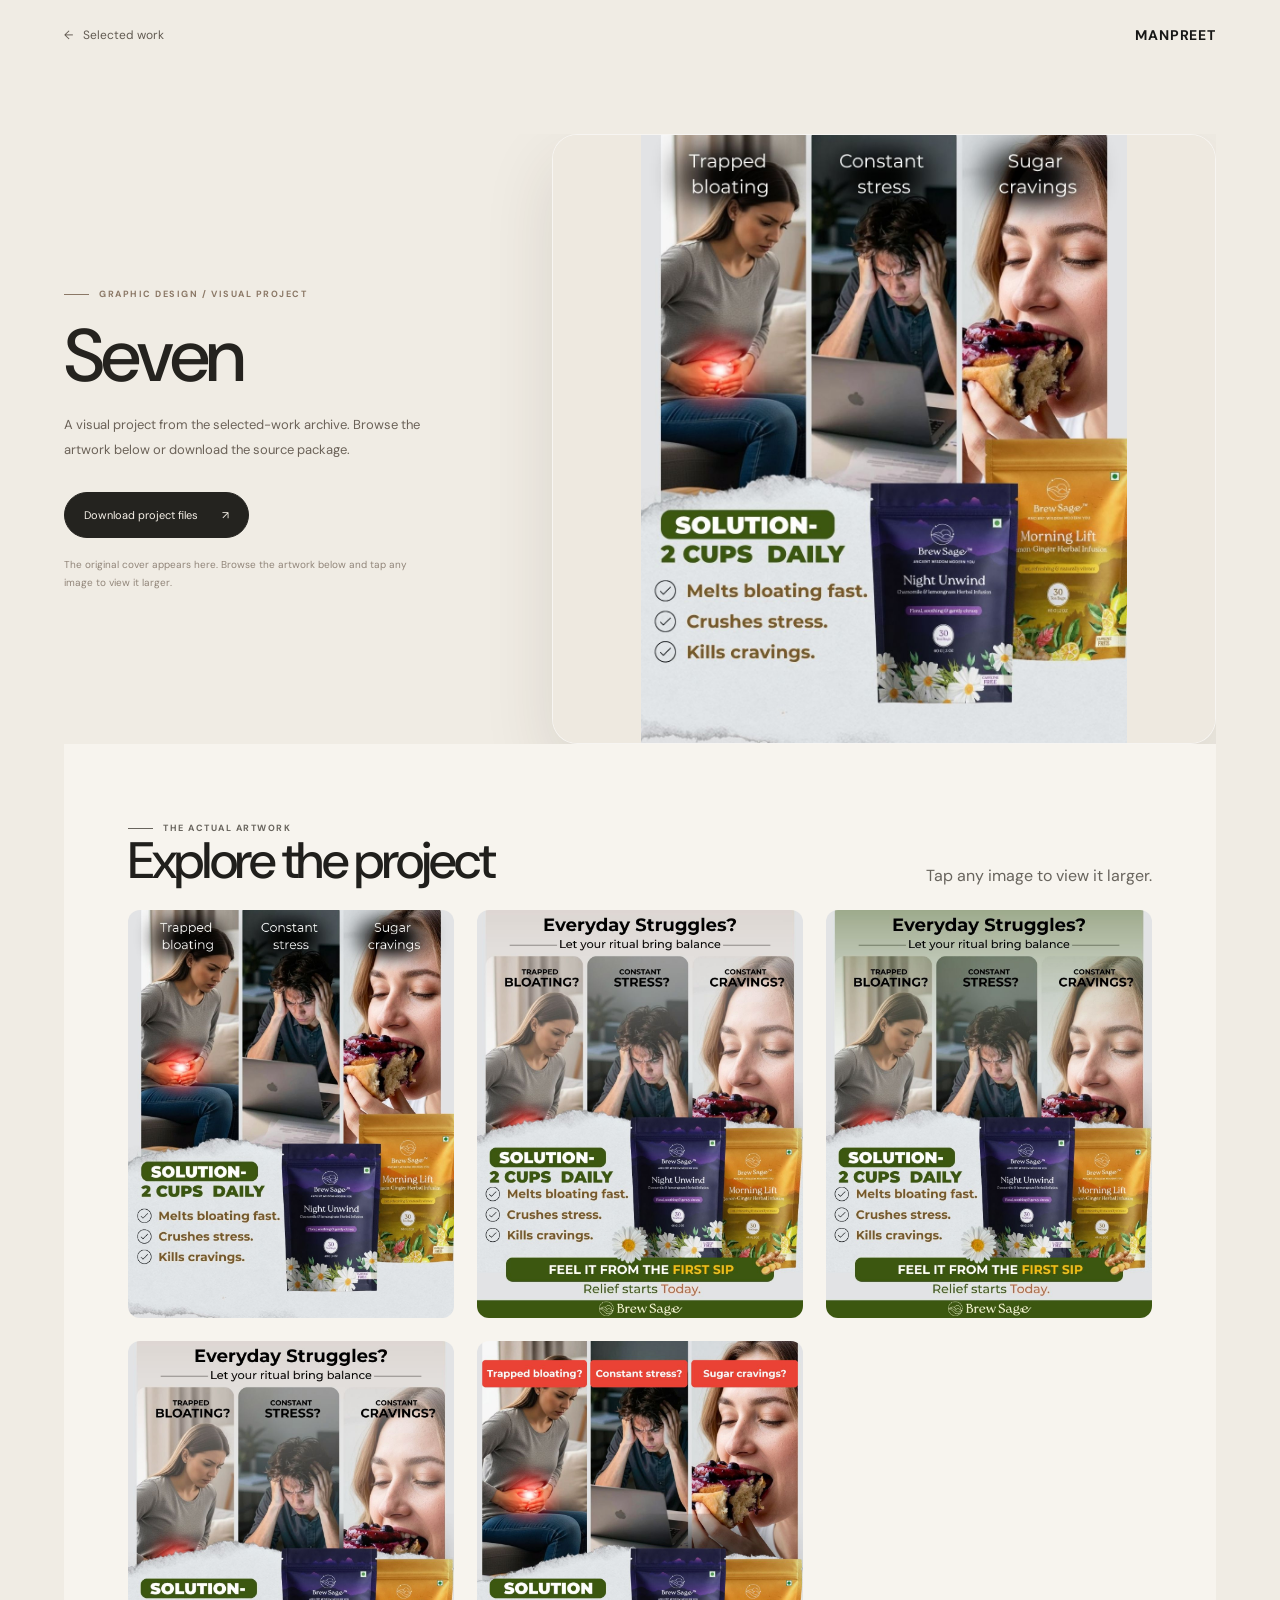
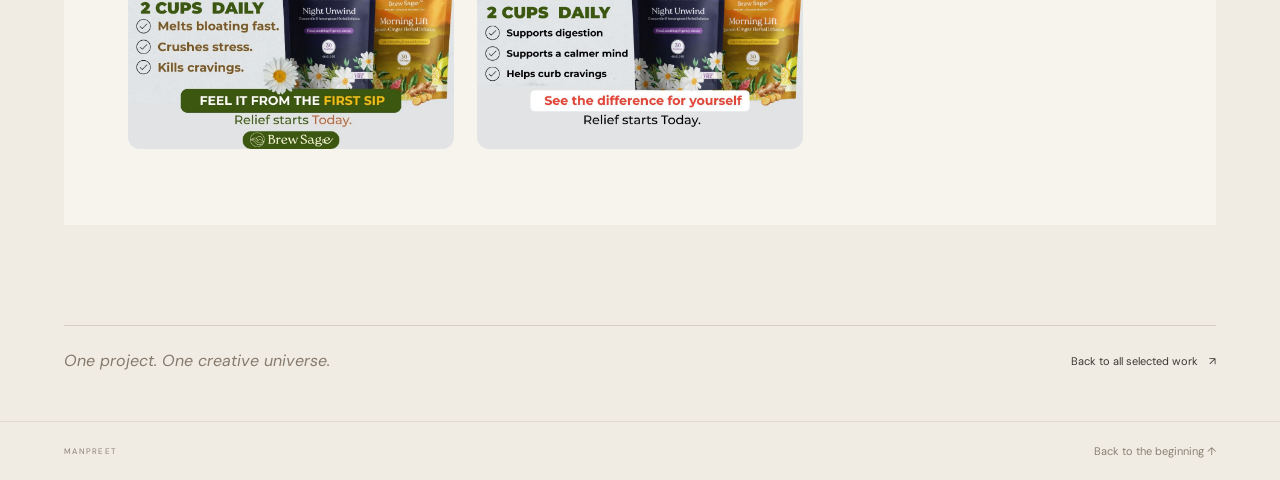
==== commit a8d07acb: "Remove old tagline from project pages" ====
--- a/project.html
+++ b/project.html
@@ -8,7 +8,7 @@
   <title>Project | Manpreet</title>
   <link rel="preconnect" href="https://fonts.googleapis.com">
   <link rel="preconnect" href="https://fonts.gstatic.com" crossorigin>
-  <link href="https://fonts.googleapis.com/css2?family=DM+Sans:wght@400;500;600;700&family=Playfair+Display:wght@500;600;700&display=swap" rel="stylesheet">
+  <link href="https://fonts.googleapis.com/css2?family=DM+Sans:wght@400;500;600;700&display=swap" rel="stylesheet">
   <link rel="stylesheet" href="style.css">
   <style>
     .project-gallery { padding: clamp(2rem, 6vw, 5rem) clamp(1rem, 5vw, 5rem); background: #f7f4ee; }
@@ -28,7 +28,7 @@
 <body class="project-page-body">
   <header class="project-page-header">
     <a class="project-back-link" href="index.html#work"><span aria-hidden="true">←</span> Selected work</a>
-    <a class="project-page-brand" href="index.html#home">MANPREET <span>THE PIXEL GIRL</span></a>
+    <a class="project-page-brand" href="index.html#home">MANPREET</a>
   </header>
 
   <main class="project-detail-main">
@@ -61,13 +61,13 @@
     </section>
 
     <section class="project-detail-bottom" aria-label="More portfolio projects">
-      <p>One project, one little universe.</p>
+      <p>One project. One creative universe.</p>
       <a href="index.html#work">Back to all selected work <span aria-hidden="true">↗</span></a>
     </section>
   </main>
 
   <footer class="project-page-footer">
-    <span>MANPREET · THE PIXEL GIRL</span>
+    <span>MANPREET</span>
     <a href="index.html#home">Back to the beginning ↑</a>
   </footer>
 </body>
--- a/style.css
+++ b/style.css
@@ -1,5 +1,5 @@
 /* ==========================================================
-   MANPREET: THE PIXEL GIRL
+   MANPREET PORTFOLIO
    This stylesheet is intentionally organised by page section.
    Change the colour variables below to restyle the whole site.
    ========================================================== */
@@ -13,7 +13,7 @@
   --muted: #b8b0a5;
   --orange: #d99a69;
   --blue: #a9dce0;
-  --serif: "Playfair Display", Georgia, serif;
+  --serif: "DM Sans", Arial, sans-serif;
   --sans: "DM Sans", Arial, sans-serif;
   --page-pad: clamp(22px, 5vw, 76px);
   --header-height: 82px;
@@ -976,3 +976,332 @@
 .project-image-art { overflow: hidden; padding: 0 !important; background: #e9e4dc; }
 .project-image-art img { display: block; width: 100%; height: 100%; min-height: 240px; object-fit: cover; transition: transform .45s ease; }
 .project-card:hover .project-image-art img, .project-card:focus-visible .project-image-art img { transform: scale(1.035); }
+
+
+/* Project detail hero uses the real uploaded cover artwork, never a generated gradient title card. */
+.project-preview { padding: 0; display: block; background: #eee9e0; }
+.project-preview::before, .project-preview::after { display: none; }
+.project-cover-image { display: block; position: absolute; inset: 0; width: 100%; height: 100%; object-fit: contain; object-position: center; background: #eee9e0; }
+.project-download-link[hidden] { display: none !important; }
+
+
+/* ==========================================================
+   CINEMATIC TOOLKIT: a scroll-led creative workflow.
+   Scoped to .workflow so the rest of the portfolio is untouched.
+   ========================================================== */
+.workflow {
+  position: relative;
+  display: block;
+  min-height: 0;
+  overflow: hidden;
+  padding: clamp(88px, 11vw, 156px) var(--page-pad) 100px;
+  background: #151716;
+  isolation: isolate;
+}
+.workflow-background {
+  background:
+    radial-gradient(ellipse at 72% 18%, rgba(129,105,78,.22), transparent 35%),
+    radial-gradient(ellipse at 15% 60%, rgba(94,113,100,.16), transparent 38%),
+    linear-gradient(145deg, #191b19 0%, #24231f 52%, #111312 100%);
+  opacity: 1;
+}
+.workflow-overlay {
+  background:
+    linear-gradient(90deg, rgba(15,17,16,.72), transparent 54%, rgba(15,17,16,.38)),
+    linear-gradient(180deg, rgba(15,17,16,.08), transparent 25%, rgba(10,11,10,.6));
+}
+.workflow-grain {
+  position: absolute;
+  inset: 0;
+  z-index: -1;
+  pointer-events: none;
+  opacity: .16;
+  background-image: url("data:image/svg+xml,%3Csvg viewBox='0 0 180 180' xmlns='http://www.w3.org/2000/svg'%3E%3Cfilter id='n'%3E%3CfeTurbulence type='fractalNoise' baseFrequency='.86' numOctaves='3' stitchTiles='stitch'/%3E%3C/filter%3E%3Crect width='100%25' height='100%25' filter='url(%23n)' opacity='.22'/%3E%3C/svg%3E");
+}
+.workflow-heading {
+  position: relative;
+  z-index: 3;
+  max-width: 690px;
+}
+.workflow-heading h2 {
+  max-width: 720px;
+  margin: 22px 0 25px;
+  font-size: clamp(46px, 7.2vw, 100px);
+  line-height: .98;
+  letter-spacing: -.065em;
+}
+.workflow-heading h2 em,
+.workflow-card h3 em,
+.workflow-footer em {
+  color: #d4b99a;
+  font-weight: 500;
+}
+.workflow-heading > p:not(.eyebrow) {
+  max-width: 410px;
+  color: #c2bdb3;
+  font-size: 13px;
+  line-height: 1.9;
+}
+.workflow-coordinate {
+  display: inline-flex;
+  gap: 10px;
+  align-items: center;
+  margin-top: 26px;
+  color: #a9a093;
+  font-size: 9px;
+  letter-spacing: .17em;
+}
+.workflow-coordinate i { color: #d4b99a; font-style: normal; }
+.workflow-orbit {
+  position: absolute;
+  top: 70px;
+  right: clamp(-75px, 4vw, 80px);
+  width: clamp(250px, 33vw, 460px);
+  aspect-ratio: 1;
+  display: grid;
+  place-items: center;
+  pointer-events: none;
+  opacity: .8;
+}
+.workflow-orbit .orbit {
+  position: absolute;
+  border: 1px solid rgba(220,198,168,.24);
+  border-radius: 50%;
+  inset: 8%;
+  animation: workflow-orbit 32s linear infinite;
+}
+.workflow-orbit .orbit-two {
+  inset: 20%;
+  border-style: dashed;
+  border-color: rgba(220,198,168,.2);
+  animation-direction: reverse;
+  animation-duration: 45s;
+}
+.orbit-core {
+  display: grid;
+  place-content: center;
+  width: 35%;
+  aspect-ratio: 1;
+  border: 1px solid rgba(220,198,168,.45);
+  border-radius: 50%;
+  color: #e7d5bb;
+  background: radial-gradient(circle at 35% 30%, rgba(203,173,133,.22), rgba(17,19,18,.18) 70%);
+  text-align: center;
+  font-size: 9px;
+  line-height: 1.8;
+  letter-spacing: .18em;
+  box-shadow: 0 0 75px rgba(190,155,112,.08), inset 0 0 35px rgba(190,155,112,.08);
+}
+.orbit-spark { position: absolute; color: #d8bd99; }
+.spark-one { top: 15%; right: 23%; font-size: 25px; }
+.spark-two { left: 18%; bottom: 22%; font-size: 20px; }
+@keyframes workflow-orbit { to { transform: rotate(360deg); } }
+
+.workflow-steps {
+  position: relative;
+  z-index: 2;
+  max-width: 1000px;
+  margin: clamp(85px, 12vw, 160px) auto 0;
+}
+.workflow-steps::before {
+  content: "";
+  position: absolute;
+  top: 25px;
+  bottom: 80px;
+  left: 50%;
+  width: 1px;
+  background: linear-gradient(180deg, transparent, rgba(213,188,154,.62) 8%, rgba(213,188,154,.25) 90%, transparent);
+}
+.workflow-step {
+  position: relative;
+  display: grid;
+  grid-template-columns: 1fr 1fr;
+  align-items: center;
+  min-height: 330px;
+  padding: 28px 0;
+}
+.workflow-step-right .workflow-card { grid-column: 2; }
+.workflow-step-right .workflow-marker { left: 50%; }
+.workflow-marker {
+  position: absolute;
+  z-index: 3;
+  top: 50%;
+  left: 50%;
+  display: flex;
+  align-items: center;
+  justify-content: center;
+  width: 52px;
+  height: 52px;
+  transform: translate(-50%, -50%);
+  border: 1px solid rgba(220,198,168,.52);
+  border-radius: 50%;
+  background: #191b19;
+  box-shadow: 0 0 0 8px rgba(25,27,25,.75), 0 0 30px rgba(207,176,135,.12);
+  color: #e3c7a3;
+  font: 500 12px var(--sans);
+}
+.workflow-marker i {
+  position: absolute;
+  inset: -6px;
+  border: 1px solid rgba(220,198,168,.12);
+  border-radius: 50%;
+  transition: inset .35s ease, border-color .35s ease;
+}
+.workflow-step:hover .workflow-marker i { inset: -10px; border-color: rgba(220,198,168,.42); }
+.workflow-card {
+  position: relative;
+  grid-column: 1;
+  width: min(390px, 90%);
+  padding: clamp(23px, 3.2vw, 38px);
+  border: 1px solid rgba(231,218,197,.14);
+  border-radius: 3px;
+  background: linear-gradient(140deg, rgba(255,255,255,.075), rgba(255,255,255,.018));
+  box-shadow: 0 22px 60px rgba(0,0,0,.16), inset 0 1px rgba(255,255,255,.07);
+  backdrop-filter: blur(8px);
+  transition: border-color .3s, background .3s, transform .45s cubic-bezier(.2,.7,.2,1), box-shadow .3s;
+}
+.workflow-step:not(.workflow-step-right) .workflow-card { justify-self: end; margin-right: 55px; }
+.workflow-step-right .workflow-card { justify-self: start; margin-left: 55px; }
+.workflow-card::before {
+  content: "";
+  position: absolute;
+  top: 0;
+  left: 0;
+  width: 48px;
+  height: 2px;
+  background: #c9ab85;
+  opacity: .8;
+}
+.workflow-card:hover {
+  transform: translateY(-5px);
+  border-color: rgba(220,198,168,.38);
+  background: linear-gradient(140deg, rgba(255,255,255,.095), rgba(255,255,255,.025));
+  box-shadow: 0 30px 75px rgba(0,0,0,.26), inset 0 1px rgba(255,255,255,.1);
+}
+.workflow-kicker {
+  margin: 0 0 21px;
+  color: #d7bd9d;
+  font-size: 9px;
+  letter-spacing: .16em;
+}
+.workflow-kicker span { color: #a49a8c; }
+.workflow-card h3 {
+  margin: 0 0 18px;
+  color: #f3eee5;
+  font: 500 clamp(28px, 3.5vw, 43px)/1.03 var(--serif);
+  letter-spacing: -.035em;
+}
+.workflow-card > p:not(.workflow-kicker) {
+  margin: 0;
+  color: #c5c0b7;
+  font-size: 12px;
+  line-height: 1.85;
+}
+.workflow-tags {
+  display: flex;
+  flex-wrap: wrap;
+  gap: 7px;
+  margin-top: 22px;
+}
+.workflow-tags span {
+  padding: 7px 9px;
+  border: 1px solid rgba(222,208,188,.2);
+  border-radius: 30px;
+  color: #d4cdc2;
+  font-size: 9px;
+  letter-spacing: .02em;
+}
+.workflow-more {
+  margin-top: 23px;
+  border-top: 1px solid rgba(222,208,188,.16);
+  color: #e5d5bf;
+}
+.workflow-more summary {
+  display: flex;
+  align-items: center;
+  justify-content: space-between;
+  gap: 12px;
+  padding-top: 14px;
+  cursor: pointer;
+  list-style: none;
+  font-size: 10px;
+  letter-spacing: .04em;
+}
+.workflow-more summary::-webkit-details-marker { display: none; }
+.workflow-more summary span { font-size: 17px; transition: transform .25s; }
+.workflow-more[open] summary span { transform: rotate(45deg); }
+.workflow-more > p {
+  margin: 12px 0 0;
+  color: #bdb6aa;
+  font-size: 11px;
+  line-height: 1.8;
+}
+.workflow-side-note {
+  position: absolute;
+  right: 0;
+  bottom: 34px;
+  color: rgba(221,207,187,.44);
+  font-size: 8px;
+  letter-spacing: .19em;
+  writing-mode: vertical-rl;
+}
+.workflow-step-right .workflow-side-note { right: auto; left: 0; }
+.workflow-footer {
+  position: relative;
+  display: flex;
+  align-items: center;
+  justify-content: center;
+  gap: 23px;
+  max-width: 740px;
+  margin: 85px auto 0;
+  padding: 28px 20px;
+  border-top: 1px solid rgba(222,208,188,.18);
+  border-bottom: 1px solid rgba(222,208,188,.18);
+}
+.workflow-footer-star { color: #d5b894; font-size: 30px; }
+.workflow-footer p {
+  margin: 0;
+  color: #eee5d8;
+  font: 500 clamp(15px, 2vw, 21px)/1.6 var(--serif);
+}
+.workflow-footer-index {
+  margin-left: auto;
+  color: #a99f91;
+  font-size: 8px;
+  letter-spacing: .13em;
+  white-space: nowrap;
+}
+.workflow-footer-index b { display: inline-block; margin-left: 8px; color: #dfc6a4; font-size: 15px; }
+@media (max-width: 760px) {
+  .workflow { padding-top: 85px; padding-bottom: 75px; }
+  .workflow-heading h2 { font-size: clamp(43px, 10vw, 68px); }
+  .workflow-orbit { top: 95px; right: -100px; width: 270px; opacity: .42; }
+  .workflow-steps { margin-top: 75px; }
+  .workflow-steps::before { left: 23px; }
+  .workflow-step, .workflow-step-right {
+    display: block;
+    min-height: 0;
+    padding: 0 0 38px 0;
+  }
+  .workflow-marker, .workflow-step-right .workflow-marker {
+    top: 25px;
+    left: 23px;
+    width: 46px;
+    height: 46px;
+    transform: translate(-50%, 0);
+  }
+  .workflow-card, .workflow-step-right .workflow-card,
+  .workflow-step:not(.workflow-step-right) .workflow-card {
+    width: auto;
+    margin: 0 0 0 60px;
+    padding: 24px 21px;
+  }
+  .workflow-card h3 { font-size: 32px; }
+  .workflow-side-note, .workflow-step-right .workflow-side-note { display: none; }
+  .workflow-footer { margin-top: 30px; justify-content: flex-start; gap: 14px; padding: 24px 0; }
+  .workflow-footer-index { display: none; }
+}
+@media (prefers-reduced-motion: reduce) {
+  .workflow-orbit .orbit { animation: none !important; }
+  .workflow-card, .workflow-marker i, .workflow-more summary span { transition: none !important; }
+}
